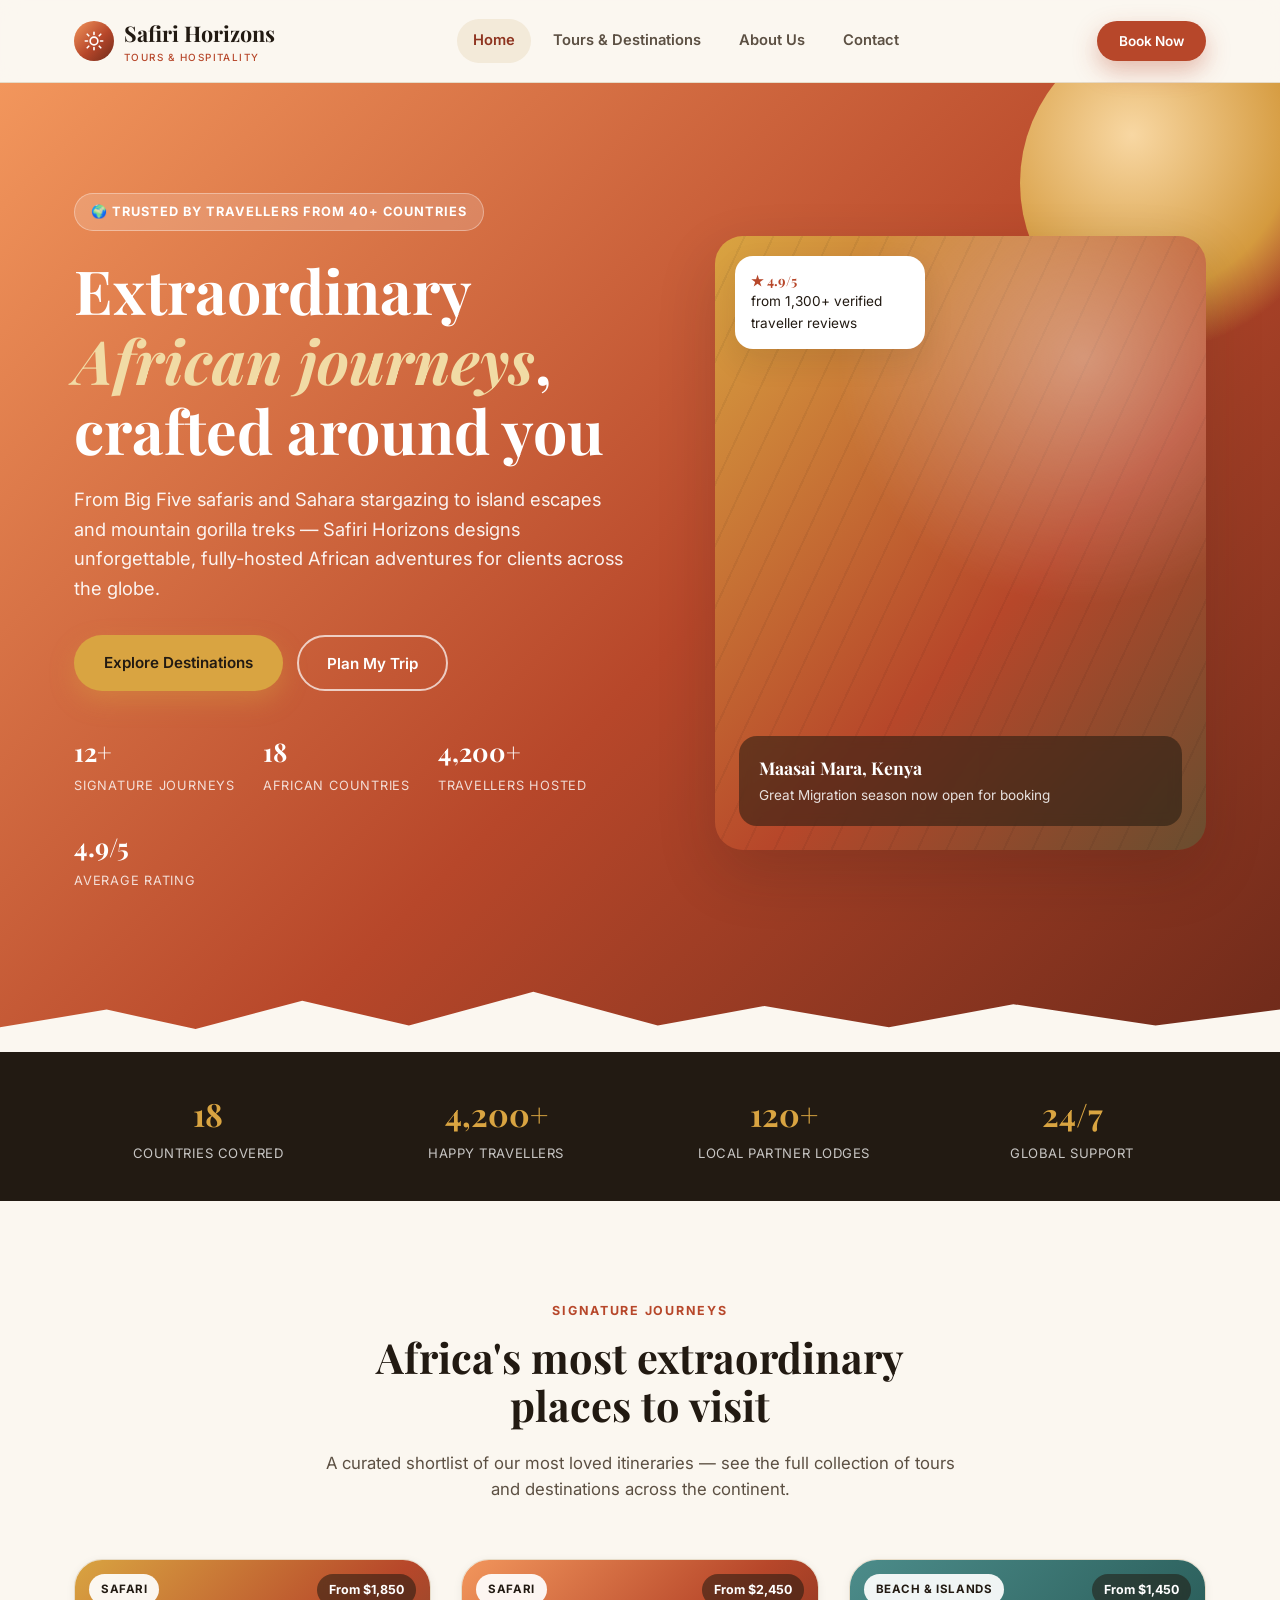
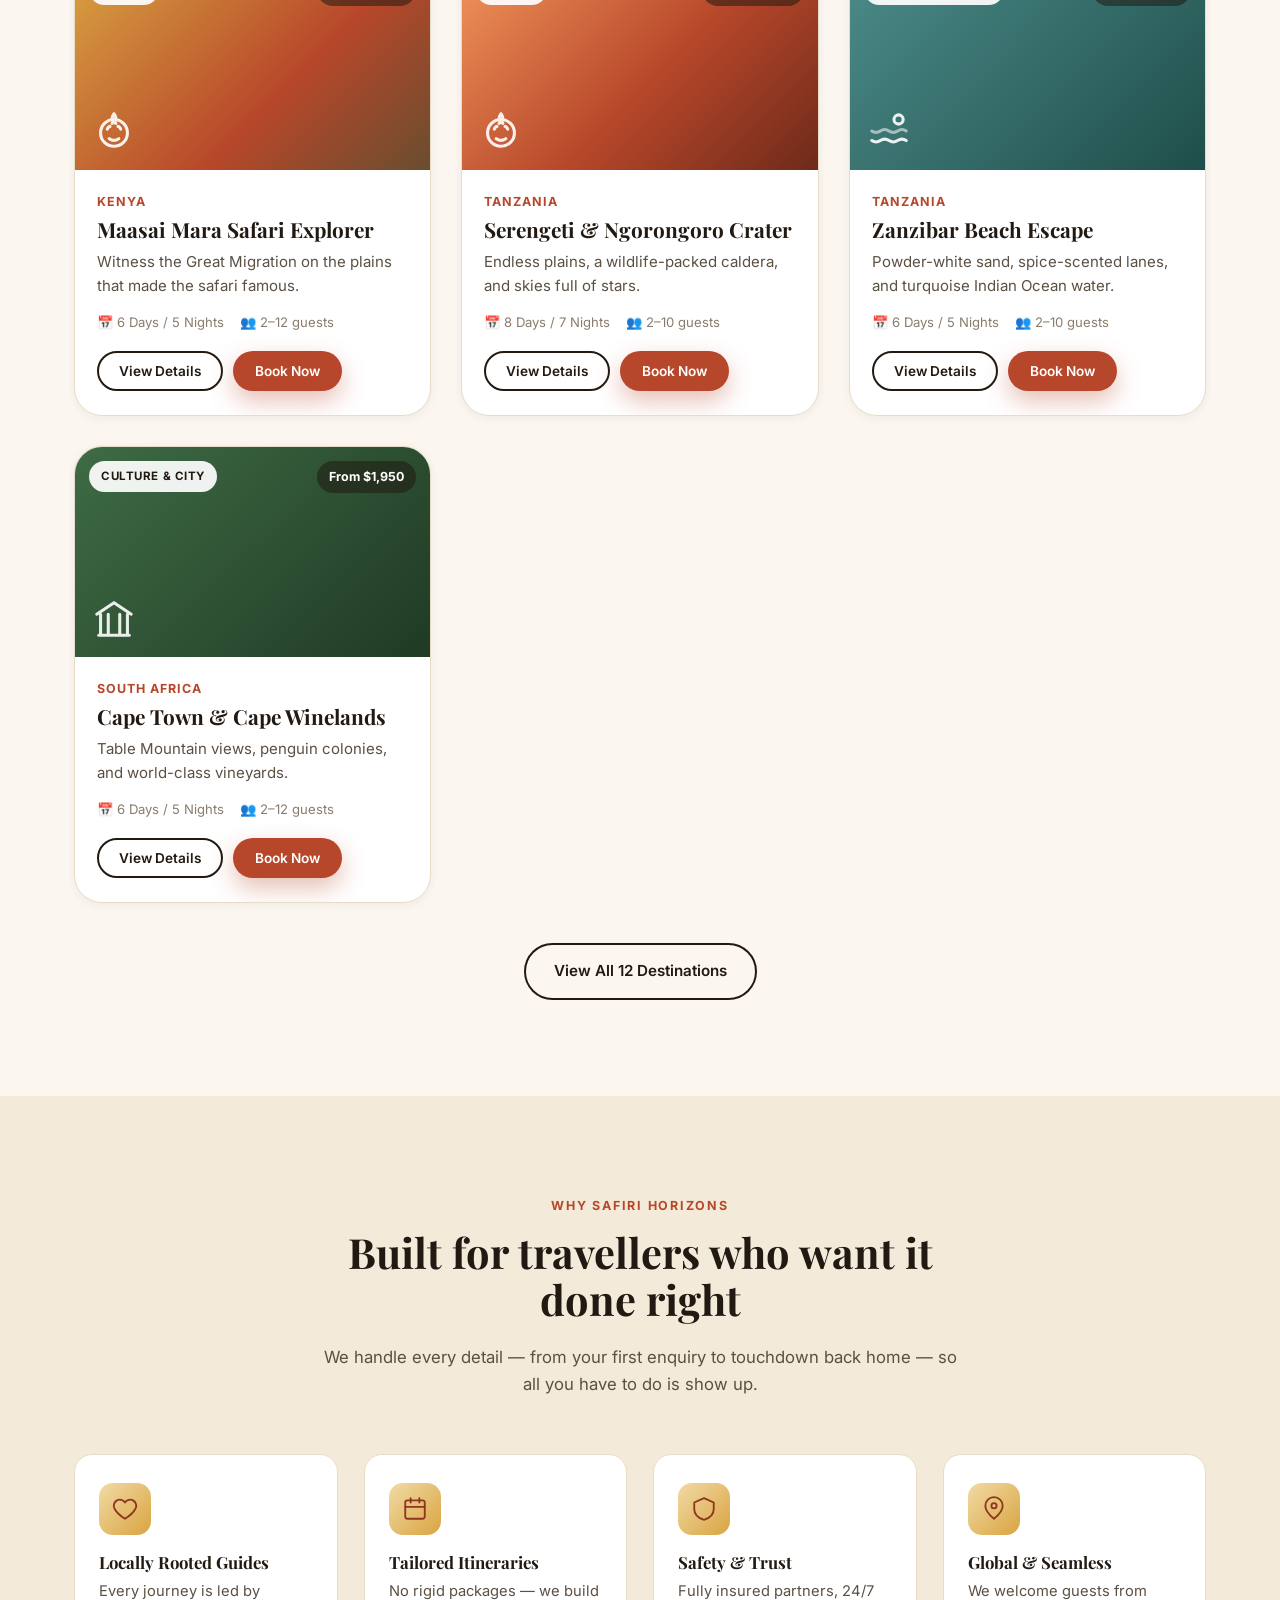
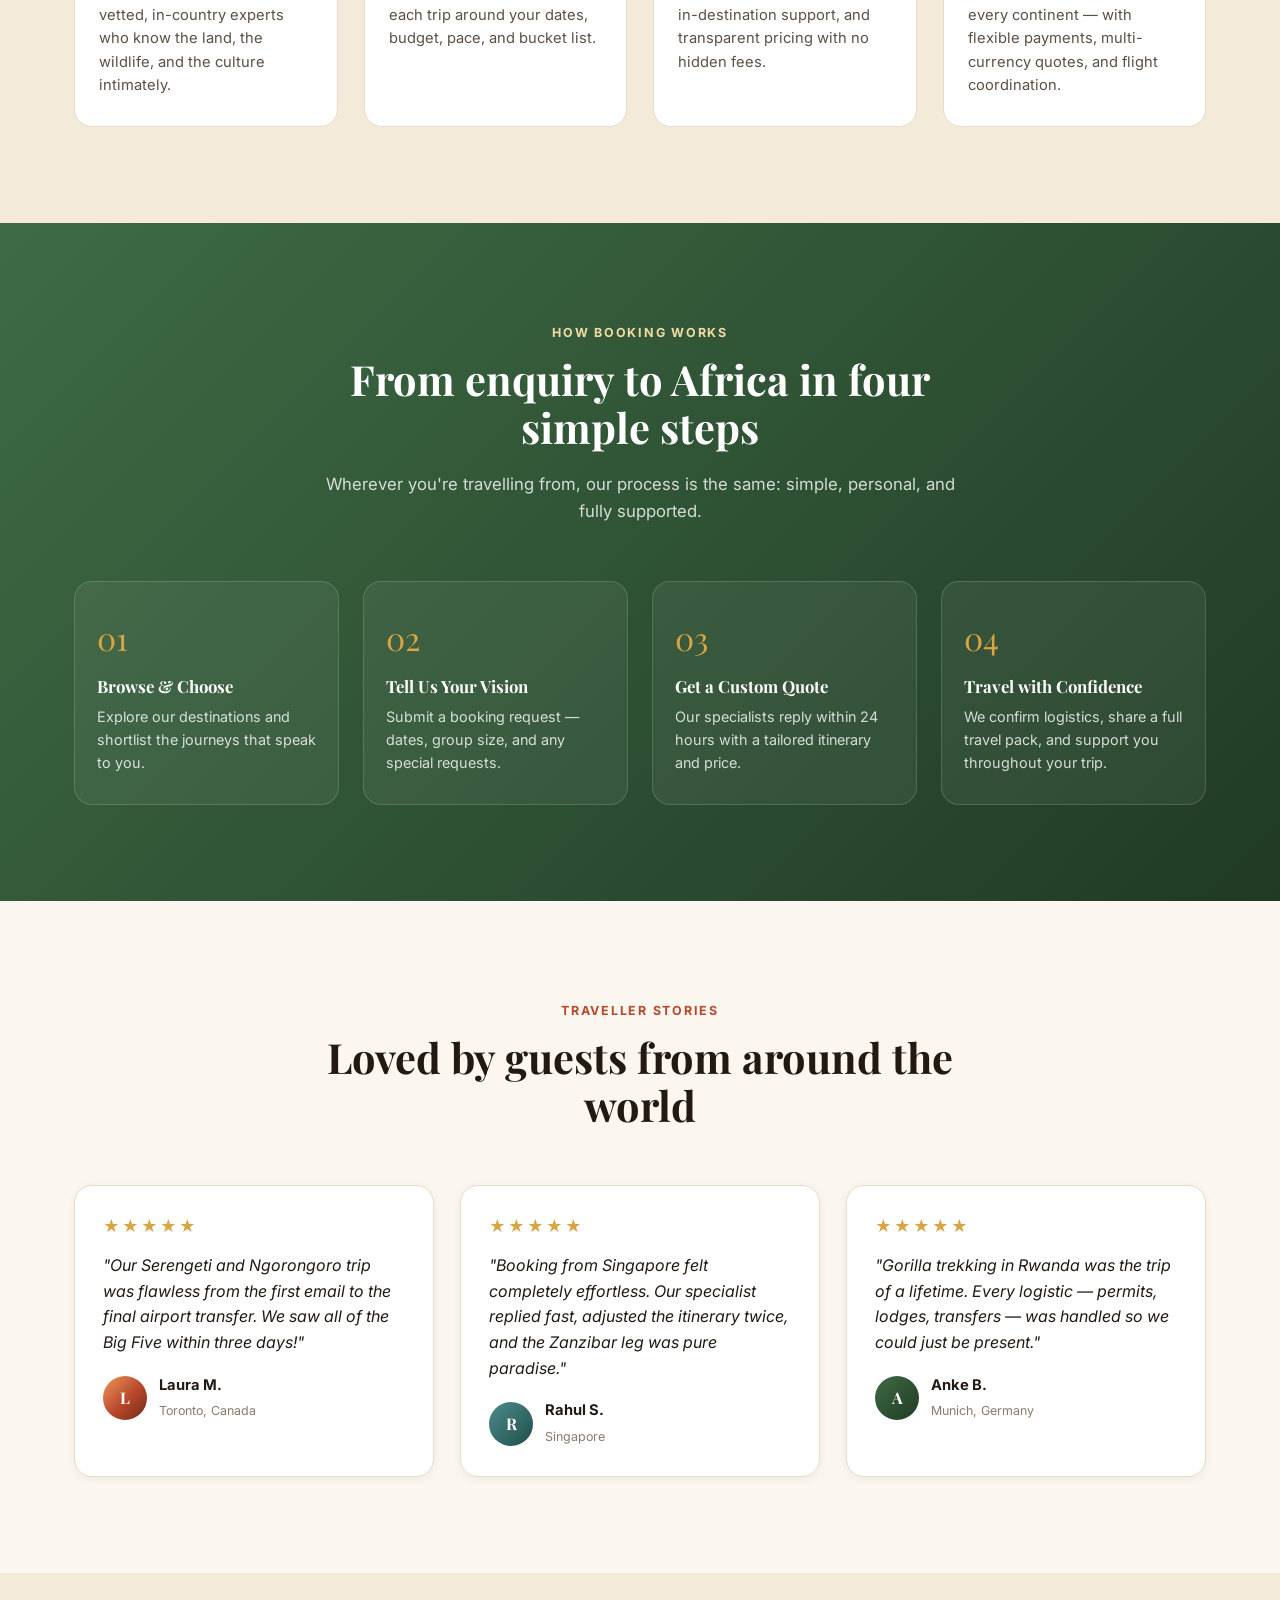
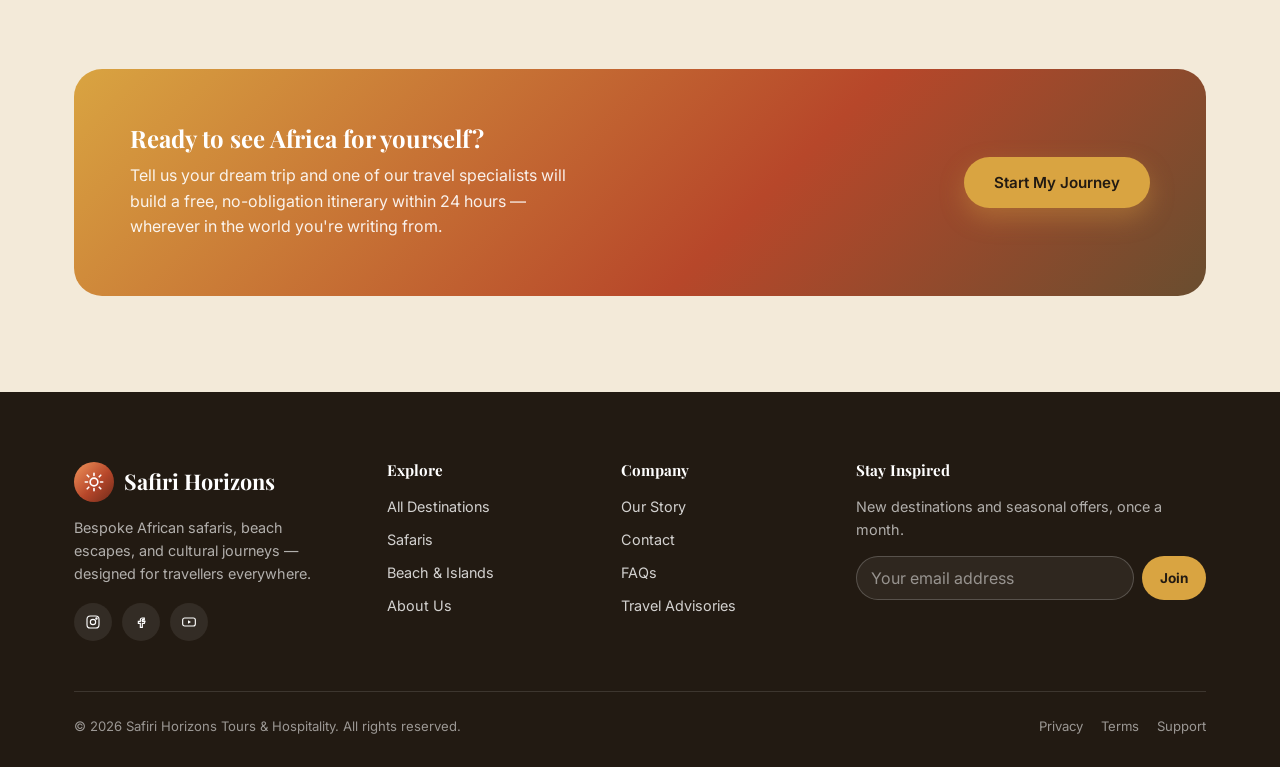
==== index.html @ d5311f16 "Build Safiri Horizons: a full tours & hospitality website Replace the placeholder portfolio page wit" ====
<!DOCTYPE html>
<html lang="en">
<head>
<meta charset="UTF-8">
<meta name="viewport" content="width=device-width, initial-scale=1.0">
<title>Safiri Horizons — Bespoke African Safaris, Beaches &amp; Journeys</title>
<meta name="description" content="Safiri Horizons designs bespoke tours across Africa — safaris, beaches, mountains and deserts — for travellers around the world. Get a free custom itinerary today.">
<meta name="theme-color" content="#B7472A">
<link rel="icon" href="data:image/svg+xml,%3Csvg xmlns='http://www.w3.org/2000/svg' viewBox='0 0 100 100'%3E%3Ccircle cx='50' cy='50' r='48' fill='%23B7472A'/%3E%3Ccircle cx='50' cy='50' r='24' fill='%23F1DBA5'/%3E%3C/svg%3E">
<link rel="preconnect" href="https://fonts.googleapis.com">
<link rel="preconnect" href="https://fonts.gstatic.com" crossorigin>
<link href="https://fonts.googleapis.com/css2?family=Playfair+Display:wght@600;700&family=Inter:wght@400;500;600;700&display=swap" rel="stylesheet">
<link rel="stylesheet" href="css/style.css">

<meta property="og:title" content="Safiri Horizons — Bespoke African Safaris &amp; Journeys">
<meta property="og:description" content="Handcrafted tours across Africa's greatest safaris, beaches, mountains and deserts. Booking is fast, friendly, and open to travellers worldwide.">
<meta property="og:type" content="website">

<script type="application/ld+json">
{
  "@context": "https://schema.org",
  "@type": "TravelAgency",
  "name": "Safiri Horizons",
  "description": "Bespoke tour operator specialising in African safaris, beach escapes, mountain treks and cultural journeys for a global clientele.",
  "areaServed": "Worldwide",
  "priceRange": "$$-$$$"
}
</script>
</head>
<body>

<header class="site-header">
  <div class="container">
    <a href="index.html" class="brand">
      <span class="brand-mark">
        <svg viewBox="0 0 24 24" fill="none" stroke="#fff" stroke-width="1.8" stroke-linecap="round" stroke-linejoin="round"><circle cx="12" cy="12" r="4.2"/><path d="M12 2.5v2.4M12 19.1v2.4M4.6 4.6l1.7 1.7M17.7 17.7l1.7 1.7M2.5 12h2.4M19.1 12h2.4M4.6 19.4l1.7-1.7M17.7 6.3l1.7-1.7"/></svg>
      </span>
      <span>Safiri Horizons<small>Tours &amp; Hospitality</small></span>
    </a>
    <nav class="main-nav" id="main-nav">
      <a href="index.html" class="active">Home</a>
      <a href="tours.html">Tours &amp; Destinations</a>
      <a href="about.html">About Us</a>
      <a href="contact.html">Contact</a>
    </nav>
    <div class="header-actions">
      <button type="button" class="btn btn-primary btn-sm js-book-now-generic">Book Now</button>
      <button type="button" class="nav-toggle" aria-label="Toggle navigation" aria-controls="main-nav"><span></span></button>
    </div>
  </div>
</header>

<main>

  <!-- ===================== HERO ===================== -->
  <section class="hero">
    <div class="hero-sun"></div>
    <div class="container">
      <div class="hero-copy">
        <span class="hero-kicker">🌍 Trusted by travellers from 40+ countries</span>
        <h1>Extraordinary <em>African journeys</em>, crafted around you</h1>
        <p class="hero-lead">From Big Five safaris and Sahara stargazing to island escapes and mountain gorilla treks — Safiri Horizons designs unforgettable, fully-hosted African adventures for clients across the globe.</p>
        <div class="hero-cta">
          <a href="tours.html" class="btn btn-accent">Explore Destinations</a>
          <button type="button" class="btn btn-outline-light js-book-now-generic">Plan My Trip</button>
        </div>
        <div class="hero-trust">
          <div><strong>12+</strong><span>Signature Journeys</span></div>
          <div><strong>18</strong><span>African Countries</span></div>
          <div><strong>4,200+</strong><span>Travellers Hosted</span></div>
          <div><strong>4.9/5</strong><span>Average Rating</span></div>
        </div>
      </div>
      <div class="hero-visual">
        <div class="hero-badge"><strong>★ 4.9/5</strong>from 1,300+ verified traveller reviews</div>
        <div class="hero-visual-card">
          <strong>Maasai Mara, Kenya</strong>
          <span>Great Migration season now open for booking</span>
        </div>
      </div>
    </div>
    <svg class="hero-skyline" viewBox="0 0 1440 90" preserveAspectRatio="none" xmlns="http://www.w3.org/2000/svg">
      <path fill="currentColor" d="M0 60 L120 40 L220 62 L340 30 L460 58 L600 20 L740 58 L860 36 L1000 60 L1140 34 L1300 58 L1440 40 L1440 90 L0 90 Z"></path>
    </svg>
  </section>

  <!-- ===================== STATS STRIP ===================== -->
  <div class="stats-strip">
    <div class="container">
      <div><strong>18</strong><span>Countries Covered</span></div>
      <div><strong>4,200+</strong><span>Happy Travellers</span></div>
      <div><strong>120+</strong><span>Local Partner Lodges</span></div>
      <div><strong>24/7</strong><span>Global Support</span></div>
    </div>
  </div>

  <!-- ===================== FEATURED TOURS ===================== -->
  <section class="section" id="destinations">
    <div class="container">
      <div class="section-head">
        <span class="kicker">Signature Journeys</span>
        <h2>Africa's most extraordinary places to visit</h2>
        <p>A curated shortlist of our most loved itineraries — see the full collection of tours and destinations across the continent.</p>
      </div>
      <div class="grid grid-3" id="featured-tours"><!-- injected by main.js --></div>
      <div style="text-align:center;margin-top:40px;">
        <a href="tours.html" class="btn btn-outline">View All 12 Destinations</a>
      </div>
    </div>
  </section>

  <!-- ===================== WHY CHOOSE US ===================== -->
  <section class="section section-alt">
    <div class="container">
      <div class="section-head">
        <span class="kicker">Why Safiri Horizons</span>
        <h2>Built for travellers who want it done right</h2>
        <p>We handle every detail — from your first enquiry to touchdown back home — so all you have to do is show up.</p>
      </div>
      <div class="feature-grid">
        <div class="feature-card reveal">
          <div class="feature-icon"><svg viewBox="0 0 24 24" fill="none" stroke="currentColor" stroke-width="1.7" stroke-linecap="round" stroke-linejoin="round"><path d="M12 21s-7-4.35-9.5-9A5.5 5.5 0 0 1 12 6a5.5 5.5 0 0 1 9.5 6c-2.5 4.65-9.5 9-9.5 9Z"/></svg></div>
          <h3>Locally Rooted Guides</h3>
          <p>Every journey is led by vetted, in-country experts who know the land, the wildlife, and the culture intimately.</p>
        </div>
        <div class="feature-card reveal">
          <div class="feature-icon"><svg viewBox="0 0 24 24" fill="none" stroke="currentColor" stroke-width="1.7" stroke-linecap="round" stroke-linejoin="round"><rect x="3" y="4" width="18" height="17" rx="2"/><path d="M8 2v4M16 2v4M3 10h18"/></svg></div>
          <h3>Tailored Itineraries</h3>
          <p>No rigid packages — we build each trip around your dates, budget, pace, and bucket list.</p>
        </div>
        <div class="feature-card reveal">
          <div class="feature-icon"><svg viewBox="0 0 24 24" fill="none" stroke="currentColor" stroke-width="1.7" stroke-linecap="round" stroke-linejoin="round"><path d="M12 2 3 6v6c0 5 4 8.5 9 10 5-1.5 9-5 9-10V6l-9-4Z"/></svg></div>
          <h3>Safety &amp; Trust</h3>
          <p>Fully insured partners, 24/7 in-destination support, and transparent pricing with no hidden fees.</p>
        </div>
        <div class="feature-card reveal">
          <div class="feature-icon"><svg viewBox="0 0 24 24" fill="none" stroke="currentColor" stroke-width="1.7" stroke-linecap="round" stroke-linejoin="round"><path d="M12 21c4.97-4 8-8.13 8-12A8 8 0 0 0 4 9c0 3.87 3.03 8 8 12Z"/><circle cx="12" cy="9" r="2.4"/></svg></div>
          <h3>Global &amp; Seamless</h3>
          <p>We welcome guests from every continent — with flexible payments, multi-currency quotes, and flight coordination.</p>
        </div>
      </div>
    </div>
  </section>

  <!-- ===================== HOW IT WORKS ===================== -->
  <section class="section section-dark">
    <div class="container">
      <div class="section-head">
        <span class="kicker">How Booking Works</span>
        <h2>From enquiry to Africa in four simple steps</h2>
        <p>Wherever you're travelling from, our process is the same: simple, personal, and fully supported.</p>
      </div>
      <div class="steps">
        <div class="step reveal"><h3>Browse &amp; Choose</h3><p>Explore our destinations and shortlist the journeys that speak to you.</p></div>
        <div class="step reveal"><h3>Tell Us Your Vision</h3><p>Submit a booking request — dates, group size, and any special requests.</p></div>
        <div class="step reveal"><h3>Get a Custom Quote</h3><p>Our specialists reply within 24 hours with a tailored itinerary and price.</p></div>
        <div class="step reveal"><h3>Travel with Confidence</h3><p>We confirm logistics, share a full travel pack, and support you throughout your trip.</p></div>
      </div>
    </div>
  </section>

  <!-- ===================== TESTIMONIALS ===================== -->
  <section class="section">
    <div class="container">
      <div class="section-head">
        <span class="kicker">Traveller Stories</span>
        <h2>Loved by guests from around the world</h2>
      </div>
      <div class="testimonial-grid">
        <div class="testimonial-card reveal">
          <div class="stars">★★★★★</div>
          <p>"Our Serengeti and Ngorongoro trip was flawless from the first email to the final airport transfer. We saw all of the Big Five within three days!"</p>
          <div class="testimonial-person">
            <div class="avatar-dot g-sunset">L</div>
            <div><strong>Laura M.</strong><span>Toronto, Canada</span></div>
          </div>
        </div>
        <div class="testimonial-card reveal">
          <div class="stars">★★★★★</div>
          <p>"Booking from Singapore felt completely effortless. Our specialist replied fast, adjusted the itinerary twice, and the Zanzibar leg was pure paradise."</p>
          <div class="testimonial-person">
            <div class="avatar-dot g-ocean">R</div>
            <div><strong>Rahul S.</strong><span>Singapore</span></div>
          </div>
        </div>
        <div class="testimonial-card reveal">
          <div class="stars">★★★★★</div>
          <p>"Gorilla trekking in Rwanda was the trip of a lifetime. Every logistic — permits, lodges, transfers — was handled so we could just be present."</p>
          <div class="testimonial-person">
            <div class="avatar-dot g-forest">A</div>
            <div><strong>Anke B.</strong><span>Munich, Germany</span></div>
          </div>
        </div>
      </div>
    </div>
  </section>

  <!-- ===================== CTA ===================== -->
  <section class="section section-alt">
    <div class="container">
      <div class="cta-banner reveal">
        <div>
          <h2>Ready to see Africa for yourself?</h2>
          <p>Tell us your dream trip and one of our travel specialists will build a free, no-obligation itinerary within 24 hours — wherever in the world you're writing from.</p>
        </div>
        <button type="button" class="btn btn-accent js-book-now-generic">Start My Journey</button>
      </div>
    </div>
  </section>

</main>

<!-- ===================== FOOTER ===================== -->
<footer class="site-footer">
  <div class="container">
    <div class="footer-grid">
      <div class="footer-brand">
        <a href="index.html" class="brand" style="color:#fff;margin-bottom:14px;display:inline-flex;">
          <span class="brand-mark">
            <svg viewBox="0 0 24 24" fill="none" stroke="#fff" stroke-width="1.8" stroke-linecap="round" stroke-linejoin="round"><circle cx="12" cy="12" r="4.2"/><path d="M12 2.5v2.4M12 19.1v2.4M4.6 4.6l1.7 1.7M17.7 17.7l1.7 1.7M2.5 12h2.4M19.1 12h2.4M4.6 19.4l1.7-1.7M17.7 6.3l1.7-1.7"/></svg>
          </span>
          <span>Safiri Horizons</span>
        </a>
        <p>Bespoke African safaris, beach escapes, and cultural journeys — designed for travellers everywhere.</p>
        <div class="social-row">
          <a href="#" aria-label="Instagram"><svg viewBox="0 0 24 24" fill="none" stroke="#fff" stroke-width="1.7"><rect x="3" y="3" width="18" height="18" rx="5"/><circle cx="12" cy="12" r="4"/><circle cx="17.2" cy="6.8" r="1"/></svg></a>
          <a href="#" aria-label="Facebook"><svg viewBox="0 0 24 24" fill="none" stroke="#fff" stroke-width="1.7"><path d="M14 9h3V6h-3a3 3 0 0 0-3 3v2H8v3h3v6h3v-6h3l1-3h-4V9a1 1 0 0 1 1-1Z"/></svg></a>
          <a href="#" aria-label="YouTube"><svg viewBox="0 0 24 24" fill="none" stroke="#fff" stroke-width="1.7"><rect x="2.5" y="6" width="19" height="12" rx="3"/><path d="M10.5 9.5v5l4.5-2.5Z" fill="#fff" stroke="none"/></svg></a>
        </div>
      </div>
      <div>
        <h4>Explore</h4>
        <ul>
          <li><a href="tours.html">All Destinations</a></li>
          <li><a href="tours.html#tour-grid">Safaris</a></li>
          <li><a href="tours.html#tour-grid">Beach &amp; Islands</a></li>
          <li><a href="about.html">About Us</a></li>
        </ul>
      </div>
      <div>
        <h4>Company</h4>
        <ul>
          <li><a href="about.html">Our Story</a></li>
          <li><a href="contact.html">Contact</a></li>
          <li><a href="contact.html#faq">FAQs</a></li>
          <li><a href="contact.html">Travel Advisories</a></li>
        </ul>
      </div>
      <div>
        <h4>Stay Inspired</h4>
        <p style="font-size:0.9rem;color:rgba(255,255,255,0.65);">New destinations and seasonal offers, once a month.</p>
        <form class="newsletter-form" id="newsletter-form">
          <label for="newsletter-email" class="visually-hidden">Email address</label>
          <input id="newsletter-email" type="email" required placeholder="Your email address">
          <button type="submit" class="btn-sm">Join</button>
        </form>
      </div>
    </div>
    <div class="footer-bottom">
      <span>© <span id="year"></span> Safiri Horizons Tours &amp; Hospitality. All rights reserved.</span>
      <div class="footer-bottom-links">
        <a href="contact.html">Privacy</a>
        <a href="contact.html">Terms</a>
        <a href="contact.html">Support</a>
      </div>
    </div>
  </div>
</footer>

<div class="toast" id="toast"></div>

<!-- ===================== BOOKING / DETAIL MODAL ===================== -->
<div class="modal-overlay" id="booking-modal">
  <div class="modal-panel" role="dialog" aria-modal="true" aria-labelledby="modal-title-text">
    <button type="button" class="modal-close js-close-modal" aria-label="Close">✕</button>
    <div class="modal-header">
      <span class="kicker">Safiri Horizons</span>
      <h3 id="modal-title-text">Request This Journey</h3>
    </div>

    <div id="modal-detail" style="display:none;"></div>

    <div id="modal-form-pane">
      <form id="booking-form" novalidate>
        <div class="form-grid">
          <div class="field">
            <label for="booking-name">Full Name <span class="req">*</span></label>
            <input id="booking-name" name="name" type="text" required autocomplete="name">
          </div>
          <div class="field">
            <label for="booking-email">Email Address <span class="req">*</span></label>
            <input id="booking-email" name="email" type="email" required autocomplete="email">
          </div>
          <div class="field">
            <label for="booking-phone">Phone / WhatsApp</label>
            <input id="booking-phone" name="phone" type="tel" placeholder="+1 555 123 4567">
          </div>
          <div class="field">
            <label for="booking-country">Country of Residence <span class="req">*</span></label>
            <input id="booking-country" name="country" type="text" required autocomplete="country-name">
          </div>
          <div class="field full">
            <label for="booking-destination">Destination <span class="req">*</span></label>
            <select id="booking-destination" name="destination" required>
              <option value="" disabled selected>Select a destination</option>
            </select>
          </div>
          <div class="field">
            <label for="booking-travelers">Number of Travellers <span class="req">*</span></label>
            <input id="booking-travelers" name="travelers" type="number" min="1" max="20" value="2" required>
          </div>
          <div class="field">
            <label for="booking-month">Preferred Travel Month</label>
            <select id="booking-month" name="month">
              <option value="">Flexible / Not sure</option>
              <option>January</option><option>February</option><option>March</option>
              <option>April</option><option>May</option><option>June</option>
              <option>July</option><option>August</option><option>September</option>
              <option>October</option><option>November</option><option>December</option>
            </select>
          </div>
          <div class="field full">
            <label for="booking-budget">Approximate Budget (per person)</label>
            <select id="booking-budget" name="budget">
              <option value="">Prefer not to say</option>
              <option>Under $1,500</option>
              <option>$1,500 – $2,500</option>
              <option>$2,500 – $4,000</option>
              <option>$4,000+</option>
            </select>
          </div>
          <div class="field full">
            <label for="booking-message">Tell us more (dietary needs, special occasions, accessibility, etc.)</label>
            <textarea id="booking-message" name="message" rows="3"></textarea>
          </div>
        </div>
        <button type="submit" class="btn btn-primary btn-block">Submit Booking Request</button>
        <p class="form-note">We'll open your email app with this request pre-filled to <strong>bookings@safirihorizons.com</strong> — or reply within 24 hours if you email us directly.</p>
      </form>
    </div>

    <div class="form-success" id="modal-success">
      <div class="icon-ok"><svg viewBox="0 0 24 24" fill="none" stroke="currentColor" stroke-width="2.2" stroke-linecap="round" stroke-linejoin="round"><path d="M5 12l5 5L20 7"/></svg></div>
      <h3>Request Received!</h3>
      <p>Thank you for your interest in <strong id="success-destination"></strong>. Your reference number is:</p>
      <span class="ref-code" id="success-ref"></span>
      <p>A Safiri Horizons travel specialist will reach out within 24 hours. If your email app didn't open automatically, use the button below.</p>
      <div class="tour-actions" style="justify-content:center;">
        <a href="#" id="success-mailto" class="btn btn-outline">Email Us Directly</a>
        <button type="button" class="btn btn-primary js-close-modal">Done</button>
      </div>
    </div>
  </div>
</div>

<script src="js/main.js"></script>
</body>
</html>
---- css/style.css ----
/* ==========================================================================
   Safiri Horizons — Tours & Hospitality
   Stylesheet
   ========================================================================== */

:root {
  --color-bg: #FBF7F0;
  --color-bg-alt: #F3EAD9;
  --color-card: #FFFFFF;
  --color-ink: #221A12;
  --color-ink-soft: #5C5043;
  --color-ink-faint: #8A7C6C;
  --color-primary: #B7472A;
  --color-primary-dark: #8F3520;
  --color-primary-light: #E7C7BB;
  --color-secondary: #2F5233;
  --color-secondary-dark: #203A24;
  --color-accent: #D9A441;
  --color-accent-light: #F1DBA5;
  --color-sunset: #F2965C;
  --color-white: #FFFFFF;
  --color-border: #E7DCC8;

  --gradient-sunset: linear-gradient(135deg, #F2965C 0%, #B7472A 55%, #6E2A1A 100%);
  --gradient-savanna: linear-gradient(135deg, #D9A441 0%, #B7472A 60%, #2F5233 130%);
  --gradient-forest: linear-gradient(135deg, #3E6B45 0%, #203A24 100%);
  --gradient-gold: linear-gradient(135deg, #F1DBA5 0%, #D9A441 100%);
  --gradient-ocean: linear-gradient(135deg, #4C8C8A 0%, #1F4E4A 100%);
  --gradient-dune: linear-gradient(135deg, #E7C27A 0%, #B7472A 100%);

  --font-display: "Playfair Display", Georgia, "Times New Roman", serif;
  --font-body: "Inter", -apple-system, BlinkMacSystemFont, "Segoe UI", sans-serif;

  --radius-sm: 10px;
  --radius-md: 18px;
  --radius-lg: 28px;
  --radius-pill: 999px;

  --shadow-sm: 0 2px 10px rgba(34, 26, 18, 0.06);
  --shadow-md: 0 12px 30px rgba(34, 26, 18, 0.10);
  --shadow-lg: 0 24px 60px rgba(34, 26, 18, 0.16);

  --container: 1180px;
}

* { box-sizing: border-box; }
html { scroll-behavior: smooth; }

body {
  margin: 0;
  font-family: var(--font-body);
  color: var(--color-ink);
  background: var(--color-bg);
  line-height: 1.6;
  -webkit-font-smoothing: antialiased;
}

img { max-width: 100%; display: block; }
a { color: inherit; text-decoration: none; }
ul { list-style: none; margin: 0; padding: 0; }
button { font-family: inherit; cursor: pointer; }
input, select, textarea { font-family: inherit; font-size: 1rem; }

h1, h2, h3, h4 {
  font-family: var(--font-display);
  color: var(--color-ink);
  margin: 0 0 0.5em;
  line-height: 1.15;
  font-weight: 700;
}

p { margin: 0 0 1em; color: var(--color-ink-soft); }

.container {
  width: 100%;
  max-width: var(--container);
  margin: 0 auto;
  padding: 0 24px;
}

.visually-hidden {
  position: absolute !important;
  width: 1px; height: 1px;
  overflow: hidden;
  clip: rect(0 0 0 0);
  white-space: nowrap;
}

/* ---------- Buttons ---------- */
.btn {
  display: inline-flex;
  align-items: center;
  justify-content: center;
  gap: 8px;
  padding: 14px 28px;
  border-radius: var(--radius-pill);
  font-weight: 600;
  font-size: 0.95rem;
  border: 2px solid transparent;
  transition: transform 0.2s ease, box-shadow 0.2s ease, background 0.2s ease, color 0.2s ease;
  white-space: nowrap;
}
.btn:active { transform: translateY(1px); }

.btn-primary {
  background: var(--color-primary);
  color: var(--color-white);
  box-shadow: 0 10px 24px rgba(183, 71, 42, 0.35);
}
.btn-primary:hover { background: var(--color-primary-dark); box-shadow: 0 14px 30px rgba(183, 71, 42, 0.45); transform: translateY(-2px); }

.btn-accent {
  background: var(--color-accent);
  color: var(--color-ink);
  box-shadow: 0 10px 24px rgba(217, 164, 65, 0.35);
}
.btn-accent:hover { background: #c8932f; transform: translateY(-2px); }

.btn-outline {
  background: transparent;
  border-color: currentColor;
  color: var(--color-ink);
}
.btn-outline:hover { background: var(--color-ink); color: var(--color-white); }

.btn-outline-light {
  background: transparent;
  border-color: rgba(255,255,255,0.7);
  color: var(--color-white);
}
.btn-outline-light:hover { background: var(--color-white); color: var(--color-ink); }

.btn-sm { padding: 10px 20px; font-size: 0.85rem; }
.btn-block { width: 100%; }

/* ---------- Header ---------- */
.site-header {
  position: sticky;
  top: 0;
  z-index: 200;
  background: rgba(251, 247, 240, 0.9);
  backdrop-filter: blur(10px);
  border-bottom: 1px solid var(--color-border);
}
.site-header .container {
  display: flex;
  align-items: center;
  justify-content: space-between;
  height: 82px;
}

.brand {
  display: flex;
  align-items: center;
  gap: 10px;
  font-family: var(--font-display);
  font-weight: 700;
  font-size: 1.35rem;
  color: var(--color-ink);
}
.brand-mark {
  width: 40px; height: 40px;
  border-radius: 50%;
  background: var(--gradient-sunset);
  display: flex; align-items: center; justify-content: center;
  flex-shrink: 0;
}
.brand-mark svg { width: 22px; height: 22px; }
.brand span small {
  display: block;
  font-family: var(--font-body);
  font-weight: 500;
  font-size: 0.62rem;
  letter-spacing: 0.14em;
  text-transform: uppercase;
  color: var(--color-primary);
}

.main-nav {
  display: flex;
  align-items: center;
  gap: 6px;
}
.main-nav a {
  padding: 10px 16px;
  border-radius: var(--radius-pill);
  font-weight: 600;
  font-size: 0.92rem;
  color: var(--color-ink-soft);
  transition: background 0.2s, color 0.2s;
}
.main-nav a:hover,
.main-nav a.active {
  background: var(--color-bg-alt);
  color: var(--color-primary-dark);
}

.header-actions { display: flex; align-items: center; gap: 12px; }

.nav-toggle {
  display: none;
  background: none;
  border: none;
  width: 44px; height: 44px;
  border-radius: 10px;
  align-items: center;
  justify-content: center;
}
.nav-toggle:hover { background: var(--color-bg-alt); }
.nav-toggle span,
.nav-toggle span::before,
.nav-toggle span::after {
  content: "";
  display: block;
  width: 22px;
  height: 2px;
  background: var(--color-ink);
  position: relative;
  transition: 0.2s;
}
.nav-toggle span::before { position: absolute; top: -7px; }
.nav-toggle span::after { position: absolute; top: 7px; }

/* ---------- Hero ---------- */
.hero {
  position: relative;
  overflow: hidden;
  background: var(--gradient-sunset);
  color: var(--color-white);
  padding: 110px 0 160px;
}
.hero-sun {
  position: absolute;
  top: -60px; right: -60px;
  width: 320px; height: 320px;
  border-radius: 50%;
  background: radial-gradient(circle at 35% 35%, #FFE7B0, #D9A441 55%, rgba(217,164,65,0) 75%);
  opacity: 0.9;
}
.hero-skyline {
  position: absolute;
  left: 0; right: 0; bottom: -2px;
  width: 100%; height: auto;
  color: var(--color-bg);
}
.hero .container {
  position: relative;
  z-index: 2;
  display: grid;
  grid-template-columns: 1.1fr 0.9fr;
  gap: 40px;
  align-items: center;
}
.hero-kicker {
  display: inline-flex;
  align-items: center;
  gap: 8px;
  background: rgba(255,255,255,0.16);
  border: 1px solid rgba(255,255,255,0.35);
  padding: 8px 16px;
  border-radius: var(--radius-pill);
  font-size: 0.8rem;
  font-weight: 700;
  letter-spacing: 0.08em;
  text-transform: uppercase;
  margin-bottom: 24px;
}
.hero h1 {
  color: var(--color-white);
  font-size: clamp(2.4rem, 5vw, 3.8rem);
  margin-bottom: 20px;
}
.hero h1 em {
  font-style: italic;
  color: var(--color-accent-light);
}
.hero-lead {
  color: rgba(255,255,255,0.92);
  font-size: 1.15rem;
  max-width: 46ch;
  margin-bottom: 32px;
}
.hero-cta { display: flex; flex-wrap: wrap; gap: 14px; margin-bottom: 40px; }

.hero-trust {
  display: flex;
  flex-wrap: wrap;
  gap: 28px;
}
.hero-trust div strong {
  display: block;
  font-family: var(--font-display);
  font-size: 1.6rem;
}
.hero-trust div span {
  font-size: 0.8rem;
  text-transform: uppercase;
  letter-spacing: 0.06em;
  color: rgba(255,255,255,0.8);
}

.hero-visual {
  position: relative;
  aspect-ratio: 4/5;
  border-radius: var(--radius-lg);
  background: var(--gradient-savanna);
  box-shadow: var(--shadow-lg);
  overflow: hidden;
  display: flex;
  align-items: flex-end;
  padding: 24px;
}
.hero-visual::before {
  content: "";
  position: absolute; inset: 0;
  background:
    radial-gradient(circle at 75% 20%, rgba(255,255,255,0.35), transparent 40%),
    repeating-linear-gradient(115deg, rgba(0,0,0,0.05) 0 2px, transparent 2px 26px);
}
.hero-visual-card {
  position: relative;
  z-index: 2;
  background: rgba(34,26,18,0.55);
  backdrop-filter: blur(6px);
  color: var(--color-white);
  border-radius: var(--radius-md);
  padding: 18px 20px;
  width: 100%;
}
.hero-visual-card strong { display: block; font-family: var(--font-display); font-size: 1.1rem; }
.hero-visual-card span { font-size: 0.85rem; color: rgba(255,255,255,0.85); }
.hero-badge {
  position: absolute;
  top: 20px; left: 20px;
  z-index: 2;
  background: var(--color-white);
  color: var(--color-ink);
  border-radius: var(--radius-md);
  padding: 14px 16px;
  box-shadow: var(--shadow-md);
  font-size: 0.85rem;
  max-width: 190px;
}
.hero-badge strong { display: block; font-family: var(--font-display); color: var(--color-primary); }

/* ---------- Section basics ---------- */
.section { padding: 96px 0; }
.section-alt { background: var(--color-bg-alt); }
.section-dark {
  background: var(--gradient-forest);
  color: var(--color-white);
}
.section-dark h2, .section-dark h3 { color: var(--color-white); }
.section-dark p { color: rgba(255,255,255,0.8); }

.section-head {
  max-width: 640px;
  margin: 0 auto 56px;
  text-align: center;
}
.kicker {
  display: inline-block;
  font-weight: 700;
  font-size: 0.78rem;
  letter-spacing: 0.14em;
  text-transform: uppercase;
  color: var(--color-primary);
  margin-bottom: 12px;
}
.section-dark .kicker { color: var(--color-accent-light); }
.section-head h2 { font-size: clamp(1.8rem, 3.4vw, 2.6rem); }
.section-head p { font-size: 1.05rem; }

/* ---------- Stats strip ---------- */
.stats-strip {
  background: var(--color-ink);
  color: var(--color-white);
  padding: 36px 0;
}
.stats-strip .container {
  display: grid;
  grid-template-columns: repeat(4, 1fr);
  gap: 20px;
  text-align: center;
}
.stats-strip strong {
  display: block;
  font-family: var(--font-display);
  font-size: 2rem;
  color: var(--color-accent);
}
.stats-strip span {
  font-size: 0.82rem;
  letter-spacing: 0.04em;
  text-transform: uppercase;
  color: rgba(255,255,255,0.75);
}

/* ---------- Destination / tour cards ---------- */
.grid {
  display: grid;
  gap: 30px;
}
.grid-3 { grid-template-columns: repeat(3, 1fr); }
.grid-2 { grid-template-columns: repeat(2, 1fr); }

.tour-card {
  background: var(--color-card);
  border-radius: var(--radius-lg);
  overflow: hidden;
  box-shadow: var(--shadow-sm);
  transition: transform 0.25s ease, box-shadow 0.25s ease;
  display: flex;
  flex-direction: column;
  border: 1px solid var(--color-border);
}
.tour-card:hover { transform: translateY(-6px); box-shadow: var(--shadow-lg); }

.tour-media {
  position: relative;
  height: 210px;
  display: flex;
  align-items: flex-end;
  padding: 16px;
  color: var(--color-white);
}
.tour-media svg { width: 46px; height: 46px; opacity: 0.9; }
.tour-media-top {
  position: absolute;
  top: 14px; left: 14px; right: 14px;
  display: flex;
  justify-content: space-between;
  align-items: flex-start;
}
.tag-pill {
  background: rgba(255,255,255,0.92);
  color: var(--color-ink);
  font-size: 0.72rem;
  font-weight: 700;
  text-transform: uppercase;
  letter-spacing: 0.05em;
  padding: 6px 12px;
  border-radius: var(--radius-pill);
}
.price-pill {
  background: rgba(34,26,18,0.55);
  backdrop-filter: blur(4px);
  color: var(--color-white);
  font-size: 0.78rem;
  font-weight: 700;
  padding: 6px 12px;
  border-radius: var(--radius-pill);
}

.tour-body { padding: 22px 22px 24px; flex: 1; display: flex; flex-direction: column; }
.tour-country {
  font-size: 0.78rem;
  font-weight: 700;
  letter-spacing: 0.08em;
  text-transform: uppercase;
  color: var(--color-primary);
  margin-bottom: 6px;
}
.tour-body h3 { font-size: 1.3rem; margin-bottom: 8px; }
.tour-body p { font-size: 0.94rem; margin-bottom: 14px; }

.tour-meta {
  display: flex;
  gap: 16px;
  font-size: 0.82rem;
  color: var(--color-ink-faint);
  margin-bottom: 18px;
  flex-wrap: wrap;
}
.tour-meta span { display: inline-flex; align-items: center; gap: 6px; }
.tour-meta svg { width: 15px; height: 15px; }

.tour-actions {
  margin-top: auto;
  display: flex;
  gap: 10px;
}

/* gradient variants for media backgrounds */
.g-sunset { background: var(--gradient-sunset); }
.g-savanna { background: var(--gradient-savanna); }
.g-forest { background: var(--gradient-forest); }
.g-gold { background: var(--gradient-gold); color: var(--color-ink); }
.g-ocean { background: var(--gradient-ocean); }
.g-dune { background: var(--gradient-dune); }

/* ---------- Filters ---------- */
.filter-bar {
  display: flex;
  flex-wrap: wrap;
  gap: 10px;
  justify-content: center;
  margin-bottom: 44px;
}
.filter-btn {
  background: var(--color-card);
  border: 1px solid var(--color-border);
  padding: 10px 20px;
  border-radius: var(--radius-pill);
  font-weight: 600;
  font-size: 0.88rem;
  color: var(--color-ink-soft);
  transition: 0.2s;
}
.filter-btn:hover { border-color: var(--color-primary); color: var(--color-primary); }
.filter-btn.active { background: var(--color-primary); border-color: var(--color-primary); color: var(--color-white); }

.search-row {
  max-width: 480px;
  margin: 0 auto 32px;
  position: relative;
}
.search-row input {
  width: 100%;
  padding: 14px 18px 14px 46px;
  border-radius: var(--radius-pill);
  border: 1px solid var(--color-border);
  background: var(--color-card);
}
.search-row svg {
  position: absolute; left: 18px; top: 50%; transform: translateY(-50%);
  width: 18px; height: 18px; color: var(--color-ink-faint);
}

.empty-state {
  text-align: center;
  padding: 60px 20px;
  color: var(--color-ink-faint);
  display: none;
}
.empty-state.show { display: block; }

/* ---------- Why us / features ---------- */
.feature-grid {
  display: grid;
  grid-template-columns: repeat(4, 1fr);
  gap: 26px;
}
.feature-card {
  background: var(--color-card);
  border-radius: var(--radius-md);
  padding: 28px 24px;
  border: 1px solid var(--color-border);
}
.feature-icon {
  width: 52px; height: 52px;
  border-radius: 14px;
  background: var(--gradient-gold);
  display: flex; align-items: center; justify-content: center;
  margin-bottom: 18px;
}
.feature-icon svg { width: 26px; height: 26px; color: var(--color-primary-dark); }
.feature-card h3 { font-size: 1.05rem; margin-bottom: 8px; }
.feature-card p { font-size: 0.92rem; margin: 0; }

/* ---------- Process steps ---------- */
.steps {
  display: grid;
  grid-template-columns: repeat(4, 1fr);
  gap: 24px;
  counter-reset: step;
}
.step {
  position: relative;
  padding: 30px 22px;
  border-radius: var(--radius-md);
  background: rgba(255,255,255,0.06);
  border: 1px solid rgba(255,255,255,0.15);
}
.step::before {
  counter-increment: step;
  content: counter(step, decimal-leading-zero);
  font-family: var(--font-display);
  font-size: 2rem;
  color: var(--color-accent);
  display: block;
  margin-bottom: 14px;
}
.step h3 { font-size: 1.05rem; }
.step p { font-size: 0.9rem; margin: 0; }

/* ---------- Testimonials ---------- */
.testimonial-grid {
  display: grid;
  grid-template-columns: repeat(3, 1fr);
  gap: 26px;
}
.testimonial-card {
  background: var(--color-card);
  border-radius: var(--radius-md);
  padding: 28px;
  border: 1px solid var(--color-border);
  box-shadow: var(--shadow-sm);
}
.stars { color: var(--color-accent); letter-spacing: 2px; margin-bottom: 14px; font-size: 1rem; }
.testimonial-card p { font-style: italic; color: var(--color-ink); }
.testimonial-person { display: flex; align-items: center; gap: 12px; margin-top: 18px; }
.avatar-dot {
  width: 44px; height: 44px;
  border-radius: 50%;
  display: flex; align-items: center; justify-content: center;
  color: var(--color-white);
  font-family: var(--font-display);
  font-weight: 700;
  flex-shrink: 0;
}
.testimonial-person strong { display: block; font-size: 0.92rem; }
.testimonial-person span { font-size: 0.78rem; color: var(--color-ink-faint); }

/* ---------- CTA banner ---------- */
.cta-banner {
  background: var(--gradient-savanna);
  border-radius: var(--radius-lg);
  padding: 56px;
  color: var(--color-white);
  display: flex;
  align-items: center;
  justify-content: space-between;
  gap: 30px;
  flex-wrap: wrap;
}
.cta-banner h2 { color: var(--color-white); margin-bottom: 10px; }
.cta-banner p { color: rgba(255,255,255,0.9); margin: 0; max-width: 46ch; }

/* ---------- Forms ---------- */
.form-grid {
  display: grid;
  grid-template-columns: repeat(2, 1fr);
  gap: 18px;
}
.field { display: flex; flex-direction: column; gap: 6px; margin-bottom: 18px; }
.field.full { grid-column: 1 / -1; }
.field label { font-size: 0.85rem; font-weight: 600; color: var(--color-ink); }
.field .req { color: var(--color-primary); }
.field input,
.field select,
.field textarea {
  padding: 13px 16px;
  border-radius: var(--radius-sm);
  border: 1px solid var(--color-border);
  background: var(--color-white);
  color: var(--color-ink);
}
.field input:focus,
.field select:focus,
.field textarea:focus {
  outline: none;
  border-color: var(--color-primary);
  box-shadow: 0 0 0 3px rgba(183, 71, 42, 0.15);
}
.field textarea { resize: vertical; min-height: 100px; }
.field small { color: var(--color-ink-faint); font-size: 0.78rem; }
.form-note {
  font-size: 0.82rem;
  color: var(--color-ink-faint);
  margin-top: 4px;
}

.form-success {
  display: none;
  text-align: center;
  padding: 30px 10px 10px;
}
.form-success.show { display: block; }
.form-success .icon-ok {
  width: 64px; height: 64px;
  border-radius: 50%;
  background: var(--color-secondary);
  color: var(--color-white);
  display: flex; align-items: center; justify-content: center;
  margin: 0 auto 18px;
}
.form-success .icon-ok svg { width: 30px; height: 30px; }
.ref-code {
  display: inline-block;
  background: var(--color-bg-alt);
  padding: 8px 16px;
  border-radius: var(--radius-pill);
  font-weight: 700;
  letter-spacing: 0.06em;
  margin: 10px 0 18px;
}

/* ---------- Modal ---------- */
.modal-overlay {
  position: fixed; inset: 0;
  background: rgba(20, 15, 10, 0.6);
  display: none;
  align-items: flex-start;
  justify-content: center;
  padding: 40px 16px;
  overflow-y: auto;
  z-index: 500;
}
.modal-overlay.open { display: flex; }
.modal-panel {
  background: var(--color-bg);
  border-radius: var(--radius-lg);
  max-width: 760px;
  width: 100%;
  padding: 36px;
  position: relative;
  box-shadow: var(--shadow-lg);
  margin: auto 0;
}
.modal-close {
  position: absolute;
  top: 18px; right: 18px;
  width: 38px; height: 38px;
  border-radius: 50%;
  background: var(--color-bg-alt);
  border: none;
  display: flex; align-items: center; justify-content: center;
}
.modal-close:hover { background: var(--color-primary); color: var(--color-white); }
.modal-header { margin-bottom: 24px; padding-right: 40px; }
.modal-header .kicker { margin-bottom: 6px; }

/* ---------- Detail sheet inside modal ---------- */
.detail-highlights {
  display: grid;
  grid-template-columns: repeat(2, 1fr);
  gap: 8px 20px;
  margin: 16px 0 24px;
}
.detail-highlights li {
  font-size: 0.9rem;
  color: var(--color-ink-soft);
  display: flex;
  gap: 8px;
}
.detail-highlights li::before {
  content: "";
  width: 6px; height: 6px;
  border-radius: 50%;
  background: var(--color-primary);
  margin-top: 8px;
  flex-shrink: 0;
}

/* ---------- Page hero (interior pages) ---------- */
.page-hero {
  background: var(--gradient-forest);
  color: var(--color-white);
  padding: 70px 0;
  text-align: center;
}
.page-hero h1 { color: var(--color-white); font-size: clamp(2rem, 4vw, 2.8rem); }
.page-hero p { color: rgba(255,255,255,0.85); max-width: 60ch; margin: 0 auto; }
.breadcrumb {
  font-size: 0.82rem;
  letter-spacing: 0.05em;
  text-transform: uppercase;
  color: var(--color-accent-light);
  margin-bottom: 14px;
}

/* ---------- About page bits ---------- */
.split {
  display: grid;
  grid-template-columns: 1fr 1fr;
  gap: 50px;
  align-items: center;
}
.value-list li {
  display: flex;
  gap: 14px;
  padding: 16px 0;
  border-bottom: 1px solid var(--color-border);
}
.value-list li:last-child { border-bottom: none; }
.value-num {
  font-family: var(--font-display);
  color: var(--color-primary);
  font-size: 1.3rem;
  flex-shrink: 0;
}
.team-grid { display: grid; grid-template-columns: repeat(4, 1fr); gap: 24px; }
.team-card { text-align: center; }
.team-avatar {
  width: 100%;
  aspect-ratio: 1;
  border-radius: var(--radius-md);
  margin-bottom: 14px;
  display: flex; align-items: center; justify-content: center;
  color: var(--color-white);
  font-family: var(--font-display);
  font-size: 2rem;
}
.team-card strong { display: block; }
.team-card span { font-size: 0.85rem; color: var(--color-ink-faint); }

/* ---------- Contact page ---------- */
.contact-grid {
  display: grid;
  grid-template-columns: 1.1fr 0.9fr;
  gap: 46px;
}
.contact-info-card {
  background: var(--color-card);
  border: 1px solid var(--color-border);
  border-radius: var(--radius-md);
  padding: 24px;
  margin-bottom: 18px;
  display: flex;
  gap: 16px;
}
.contact-info-card .ic {
  width: 44px; height: 44px;
  border-radius: 12px;
  background: var(--gradient-gold);
  display: flex; align-items: center; justify-content: center;
  flex-shrink: 0;
}
.contact-info-card .ic svg { width: 22px; height: 22px; color: var(--color-primary-dark); }
.faq-item { border-bottom: 1px solid var(--color-border); padding: 18px 0; }
.faq-item h4 { font-size: 1rem; margin-bottom: 6px; }
.faq-item p { margin: 0; font-size: 0.92rem; }

/* ---------- Footer ---------- */
.site-footer {
  background: var(--color-ink);
  color: rgba(255,255,255,0.8);
  padding: 70px 0 30px;
}
.footer-grid {
  display: grid;
  grid-template-columns: 1.4fr 1fr 1fr 1.2fr;
  gap: 40px;
  margin-bottom: 50px;
}
.footer-grid h4 {
  color: var(--color-white);
  font-size: 0.95rem;
  margin-bottom: 16px;
}
.footer-grid ul li { margin-bottom: 10px; font-size: 0.9rem; }
.footer-grid ul li a:hover { color: var(--color-accent); }
.footer-brand p { color: rgba(255,255,255,0.65); font-size: 0.9rem; max-width: 34ch; }
.social-row { display: flex; gap: 10px; margin-top: 18px; }
.social-row a {
  width: 38px; height: 38px;
  border-radius: 50%;
  background: rgba(255,255,255,0.08);
  display: flex; align-items: center; justify-content: center;
}
.social-row a:hover { background: var(--color-primary); }
.social-row svg { width: 16px; height: 16px; }

.newsletter-form { display: flex; gap: 8px; margin-top: 6px; }
.newsletter-form input {
  flex: 1;
  padding: 11px 14px;
  border-radius: var(--radius-pill);
  border: 1px solid rgba(255,255,255,0.2);
  background: rgba(255,255,255,0.06);
  color: var(--color-white);
}
.newsletter-form input::placeholder { color: rgba(255,255,255,0.5); }
.newsletter-form button {
  background: var(--color-accent);
  color: var(--color-ink);
  border: none;
  border-radius: var(--radius-pill);
  padding: 0 18px;
  font-weight: 700;
}

.footer-bottom {
  border-top: 1px solid rgba(255,255,255,0.12);
  padding-top: 24px;
  display: flex;
  justify-content: space-between;
  flex-wrap: wrap;
  gap: 12px;
  font-size: 0.82rem;
  color: rgba(255,255,255,0.55);
}
.footer-bottom-links { display: flex; gap: 18px; }

/* ---------- Reveal animation ---------- */
.reveal {
  opacity: 0;
  transform: translateY(24px);
  transition: opacity 0.6s ease, transform 0.6s ease;
}
.reveal.in { opacity: 1; transform: translateY(0); }

/* ---------- Toast ---------- */
.toast {
  position: fixed;
  bottom: 24px; left: 50%;
  transform: translate(-50%, 20px);
  background: var(--color-ink);
  color: var(--color-white);
  padding: 14px 22px;
  border-radius: var(--radius-pill);
  font-size: 0.88rem;
  box-shadow: var(--shadow-md);
  opacity: 0;
  pointer-events: none;
  transition: 0.3s;
  z-index: 600;
}
.toast.show { opacity: 1; transform: translate(-50%, 0); }

/* ==========================================================================
   Responsive
   ========================================================================== */
@media (max-width: 980px) {
  .grid-3 { grid-template-columns: repeat(2, 1fr); }
  .feature-grid { grid-template-columns: repeat(2, 1fr); }
  .steps { grid-template-columns: repeat(2, 1fr); }
  .testimonial-grid { grid-template-columns: 1fr 1fr; }
  .team-grid { grid-template-columns: repeat(2, 1fr); }
  .footer-grid { grid-template-columns: 1fr 1fr; }
  .hero .container { grid-template-columns: 1fr; }
  .hero-visual { max-width: 460px; }
  .split { grid-template-columns: 1fr; }
  .contact-grid { grid-template-columns: 1fr; }
  .stats-strip .container { grid-template-columns: repeat(2, 1fr); }
}

@media (max-width: 680px) {
  .main-nav, .header-actions .btn { display: none; }
  .nav-toggle { display: flex; }
  .site-header.nav-open .main-nav {
    display: flex;
    position: absolute;
    top: 82px; left: 0; right: 0;
    background: var(--color-bg);
    flex-direction: column;
    padding: 12px 24px 24px;
    border-bottom: 1px solid var(--color-border);
  }
  .grid-3, .grid-2 { grid-template-columns: 1fr; }
  .feature-grid { grid-template-columns: 1fr; }
  .steps { grid-template-columns: 1fr; }
  .testimonial-grid { grid-template-columns: 1fr; }
  .team-grid { grid-template-columns: 1fr; }
  .footer-grid { grid-template-columns: 1fr; }
  .form-grid { grid-template-columns: 1fr; }
  .cta-banner { padding: 36px; text-align: center; justify-content: center; }
  .section { padding: 64px 0; }
  .hero { padding: 80px 0 110px; }
  .modal-panel { padding: 26px; }
  .stats-strip .container { grid-template-columns: 1fr 1fr; }
}
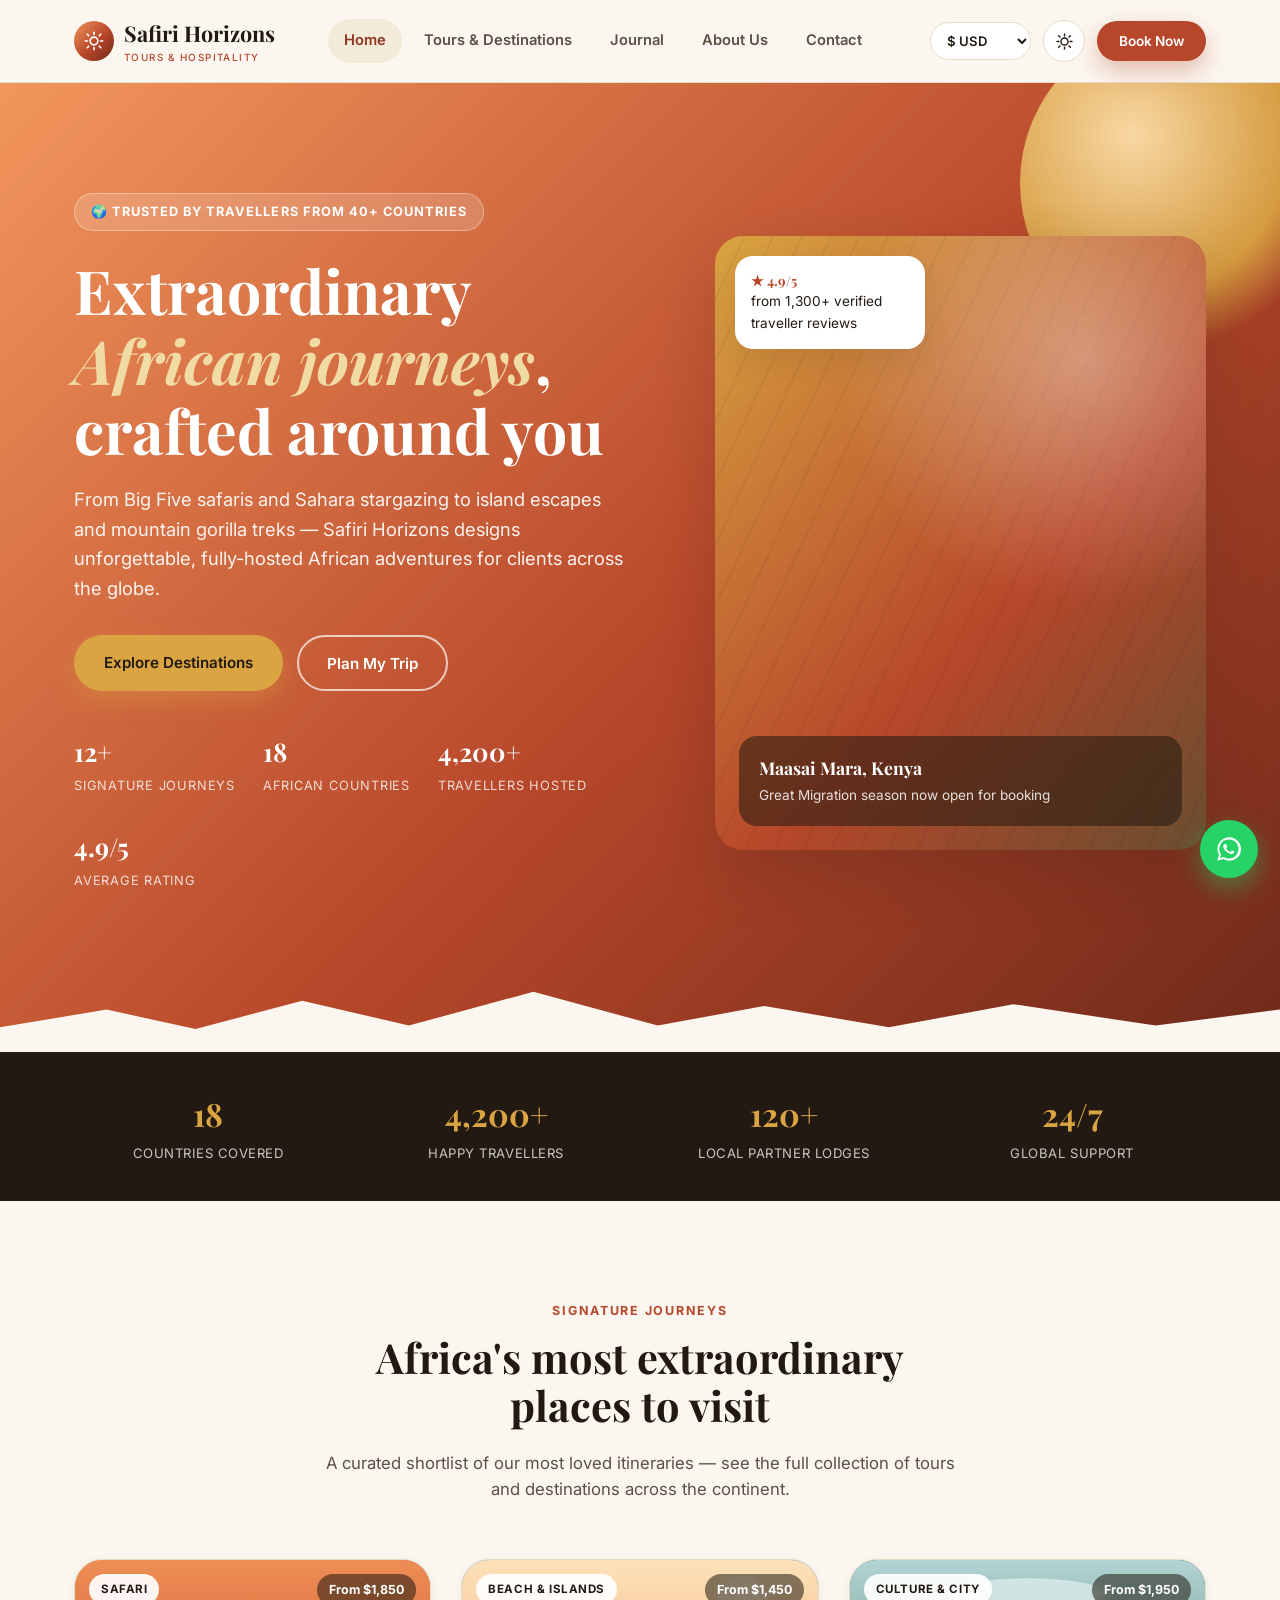
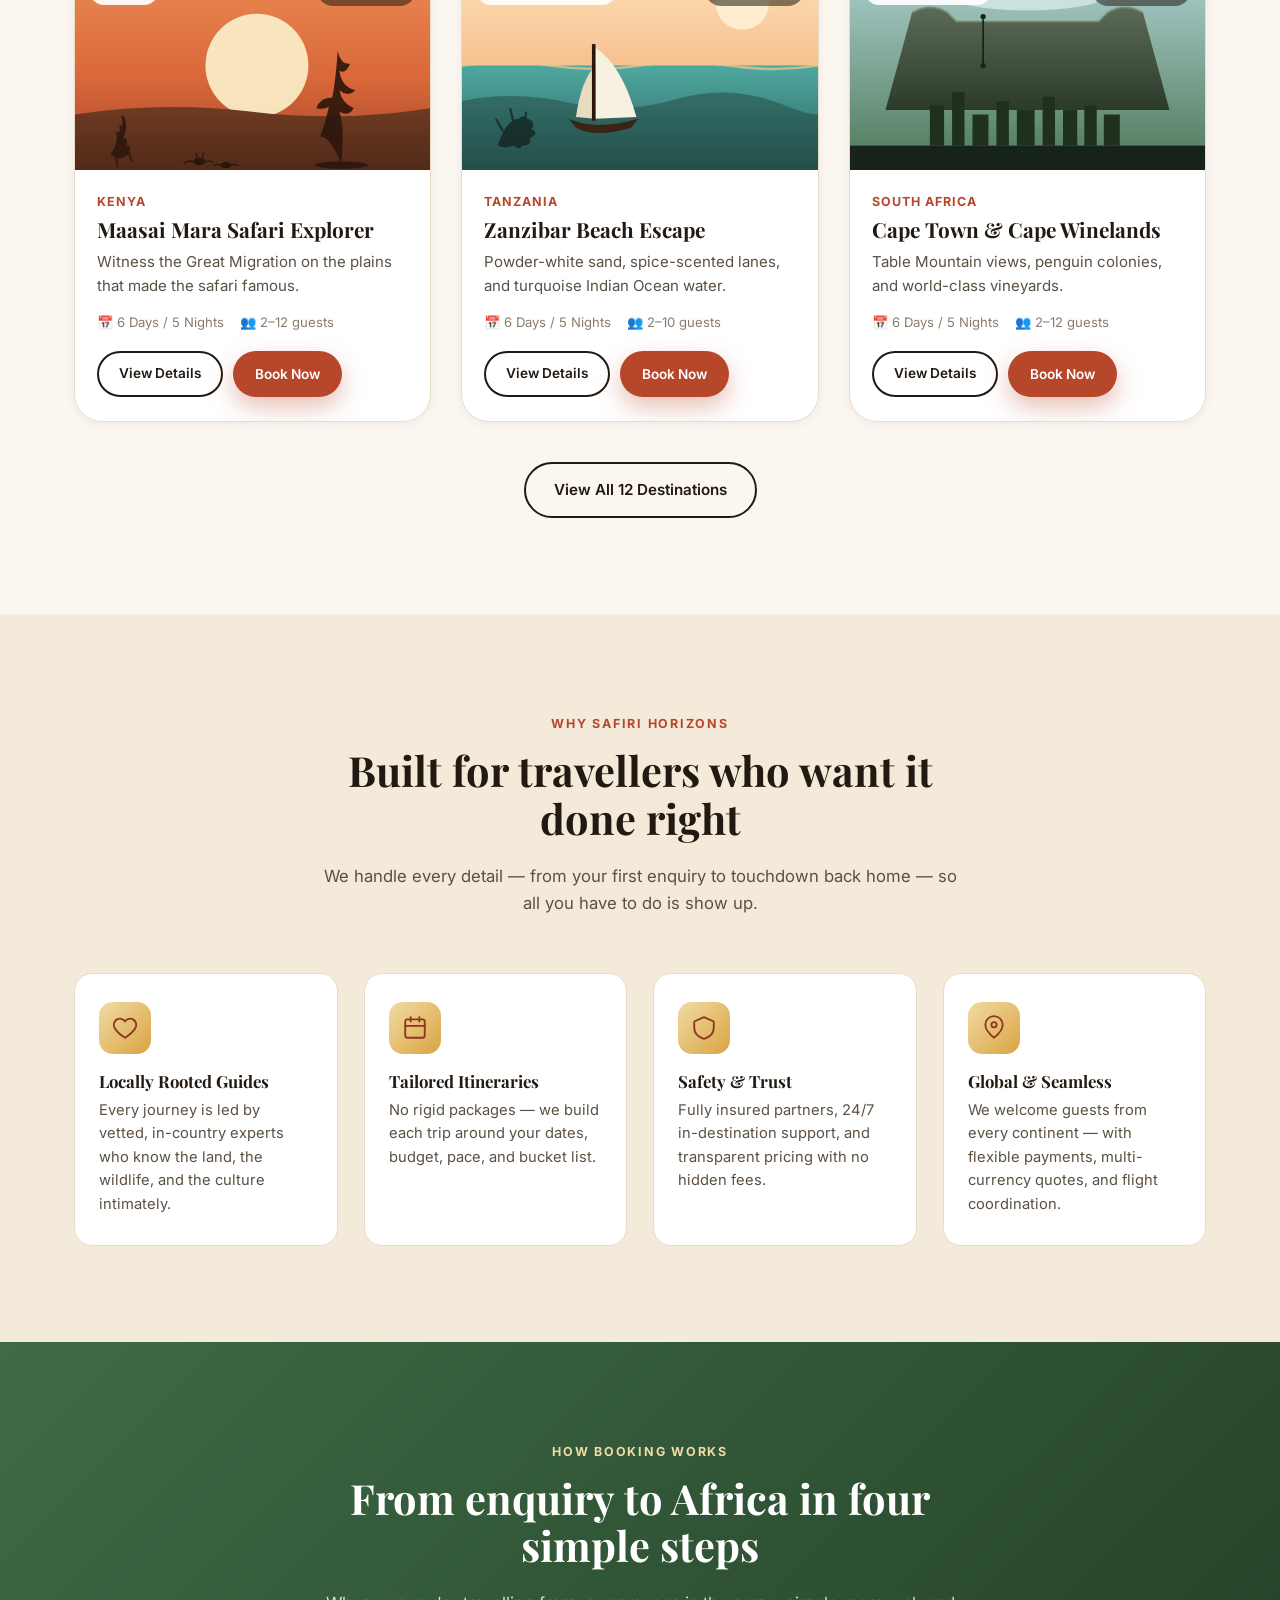
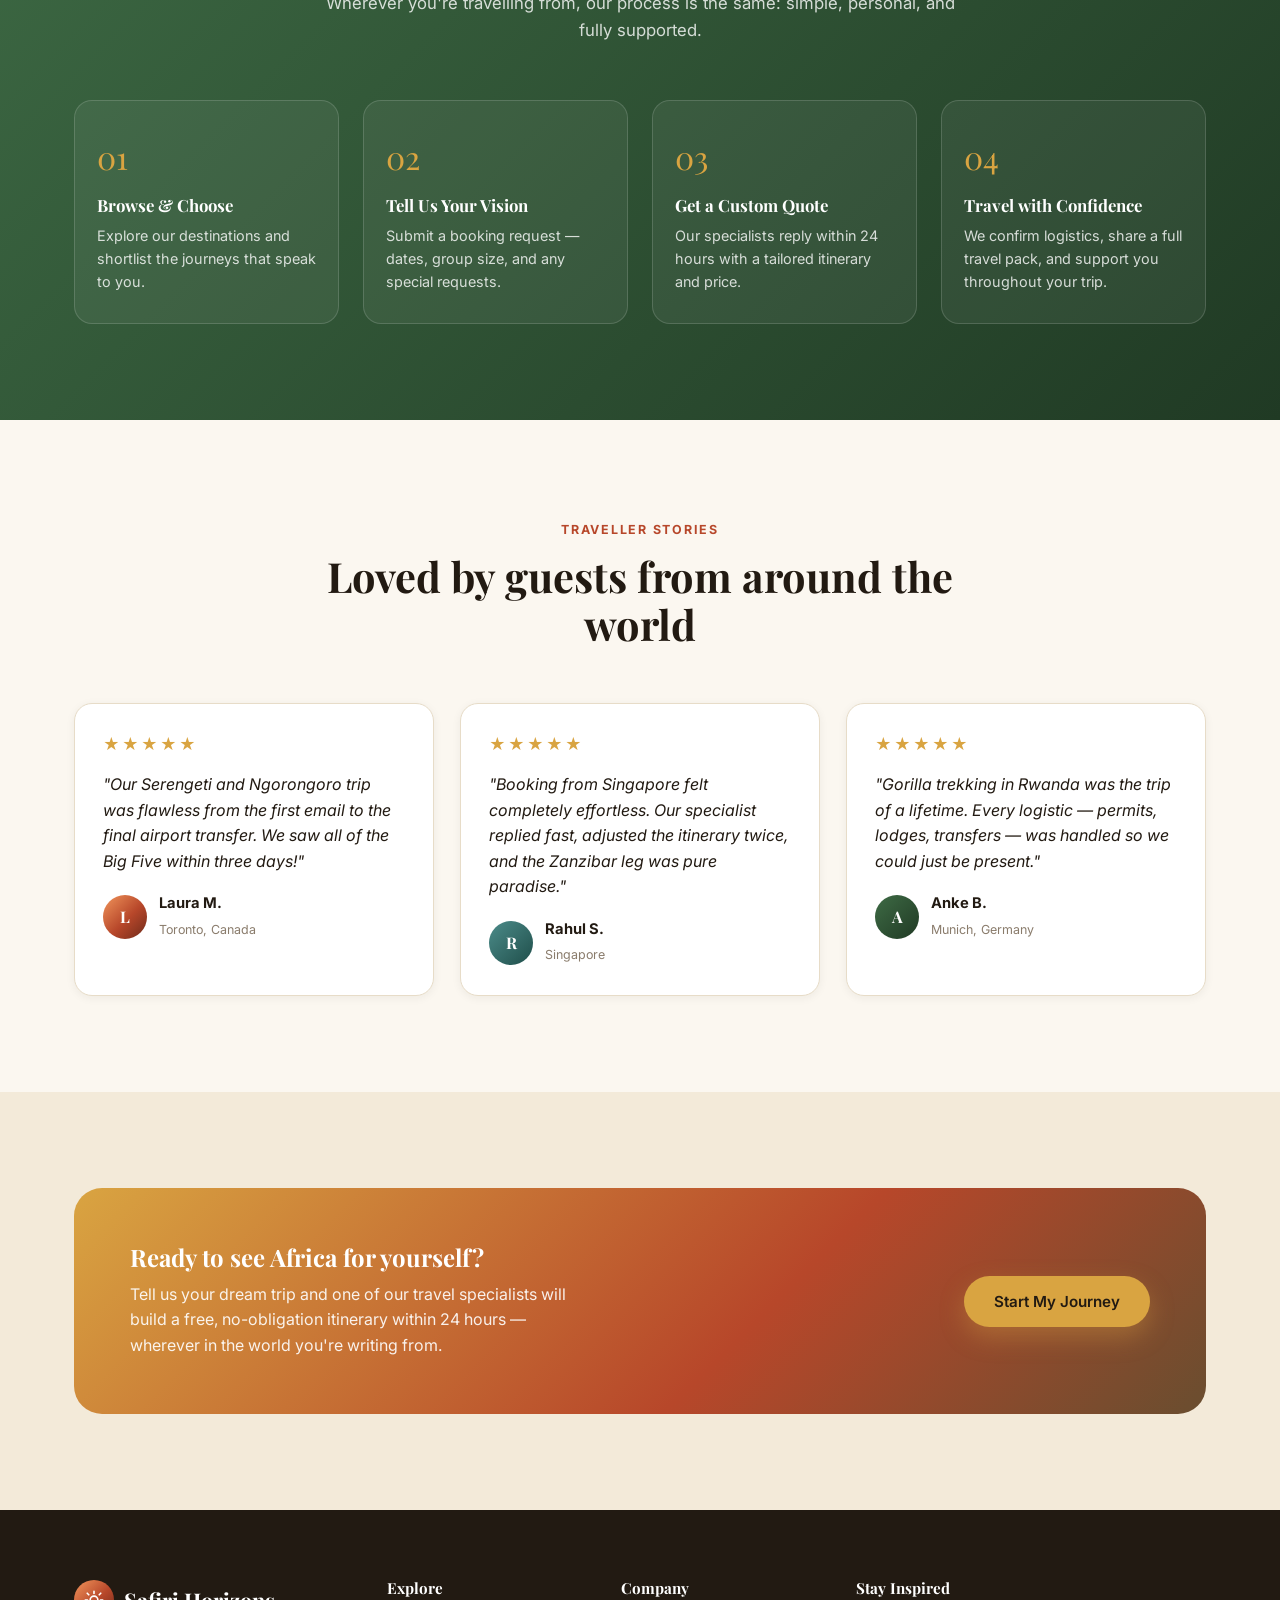
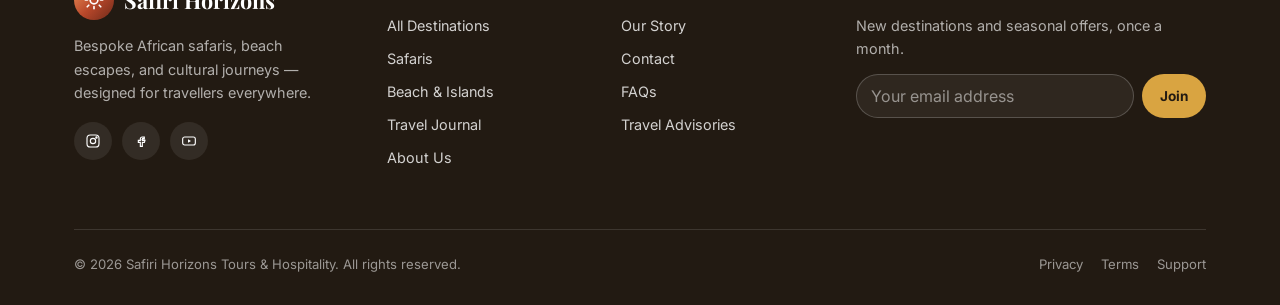
==== commit 3b48ff07: "Add ten major features: currency, dark mode, WhatsApp, destination pages, blog, interactive map, PWA" ====
--- a/index.html
+++ b/index.html
@@ -6,7 +6,10 @@
 <title>Safiri Horizons — Bespoke African Safaris, Beaches &amp; Journeys</title>
 <meta name="description" content="Safiri Horizons designs bespoke tours across Africa — safaris, beaches, mountains and deserts — for travellers around the world. Get a free custom itinerary today.">
 <meta name="theme-color" content="#B7472A">
+<meta name="color-scheme" content="light dark">
 <link rel="icon" href="data:image/svg+xml,%3Csvg xmlns='http://www.w3.org/2000/svg' viewBox='0 0 100 100'%3E%3Ccircle cx='50' cy='50' r='48' fill='%23B7472A'/%3E%3Ccircle cx='50' cy='50' r='24' fill='%23F1DBA5'/%3E%3C/svg%3E">
+<link rel="manifest" href="manifest.json">
+<link rel="canonical" href="https://www.safirihorizons.com/index.html">
 <link rel="preconnect" href="https://fonts.googleapis.com">
 <link rel="preconnect" href="https://fonts.gstatic.com" crossorigin>
 <link href="https://fonts.googleapis.com/css2?family=Playfair+Display:wght@600;700&family=Inter:wght@400;500;600;700&display=swap" rel="stylesheet">
@@ -29,6 +32,8 @@
 </head>
 <body>
 
+<a href="#main-content" class="skip-link">Skip to main content</a>
+
 <header class="site-header">
   <div class="container">
     <a href="index.html" class="brand">
@@ -40,17 +45,28 @@
     <nav class="main-nav" id="main-nav">
       <a href="index.html" class="active">Home</a>
       <a href="tours.html">Tours &amp; Destinations</a>
+      <a href="blog.html">Journal</a>
       <a href="about.html">About Us</a>
       <a href="contact.html">Contact</a>
     </nav>
     <div class="header-actions">
+      <select class="currency-select" aria-label="Currency">
+        <option value="USD">$ USD</option>
+        <option value="EUR">€ EUR</option>
+        <option value="GBP">£ GBP</option>
+        <option value="KES">KSh KES</option>
+      </select>
+      <button type="button" class="theme-toggle" aria-label="Toggle dark mode">
+        <svg class="icon-sun" viewBox="0 0 24 24" fill="none" stroke="currentColor" stroke-width="1.8" stroke-linecap="round"><circle cx="12" cy="12" r="4.5"/><path d="M12 2.5v2.4M12 19.1v2.4M4.6 4.6l1.7 1.7M17.7 17.7l1.7 1.7M2.5 12h2.4M19.1 12h2.4M4.6 19.4l1.7-1.7M17.7 6.3l1.7-1.7"/></svg>
+        <svg class="icon-moon" viewBox="0 0 24 24" fill="none" stroke="currentColor" stroke-width="1.8" stroke-linecap="round" stroke-linejoin="round"><path d="M20 14.5A8.5 8.5 0 1 1 9.5 4a7 7 0 0 0 10.5 10.5Z"/></svg>
+      </button>
       <button type="button" class="btn btn-primary btn-sm js-book-now-generic">Book Now</button>
       <button type="button" class="nav-toggle" aria-label="Toggle navigation" aria-controls="main-nav"><span></span></button>
     </div>
   </div>
 </header>
 
-<main>
+<main id="main-content">
 
   <!-- ===================== HERO ===================== -->
   <section class="hero">
@@ -234,6 +250,7 @@
           <li><a href="tours.html">All Destinations</a></li>
           <li><a href="tours.html#tour-grid">Safaris</a></li>
           <li><a href="tours.html#tour-grid">Beach &amp; Islands</a></li>
+          <li><a href="blog.html">Travel Journal</a></li>
           <li><a href="about.html">About Us</a></li>
         </ul>
       </div>
@@ -267,6 +284,10 @@
   </div>
 </footer>
 
+<a class="whatsapp-fab" href="https://wa.me/254700123456?text=Hi%20Safiri%20Horizons%2C%20I%27d%20like%20to%20plan%20a%20trip." target="_blank" rel="noopener" aria-label="Chat with us on WhatsApp">
+  <svg viewBox="0 0 24 24" fill="#fff"><path d="M12 2a10 10 0 0 0-8.6 15L2 22l5.2-1.4A10 10 0 1 0 12 2Zm0 18.2a8.2 8.2 0 0 1-4.2-1.1l-.3-.2-3.1.8.8-3-.2-.3A8.2 8.2 0 1 1 12 20.2Zm4.5-6.1c-.2-.1-1.5-.7-1.7-.8-.2-.1-.4-.1-.6.1-.2.2-.7.8-.8 1-.2.2-.3.2-.5.1-.2-.1-1-.4-1.9-1.2-.7-.6-1.2-1.4-1.3-1.6-.1-.2 0-.4.1-.5.1-.1.2-.3.4-.4.1-.1.2-.2.2-.4.1-.1.1-.3 0-.4-.1-.1-.6-1.4-.8-1.9-.2-.5-.4-.4-.6-.4h-.5c-.2 0-.4.1-.6.3-.2.2-.8.8-.8 1.9 0 1.1.8 2.2.9 2.4.1.2 1.6 2.4 3.9 3.4.5.2 1 .4 1.3.5.5.2 1 .1 1.4.1.4-.1 1.5-.6 1.7-1.2.2-.6.2-1.1.1-1.2-.1-.1-.2-.2-.4-.3Z"/></svg>
+</a>
+
 <div class="toast" id="toast"></div>
 
 <!-- ===================== BOOKING / DETAIL MODAL ===================== -->
@@ -277,8 +298,6 @@
       <span class="kicker">Safiri Horizons</span>
       <h3 id="modal-title-text">Request This Journey</h3>
     </div>
-
-    <div id="modal-detail" style="display:none;"></div>
 
     <div id="modal-form-pane">
       <form id="booking-form" novalidate>
@@ -353,6 +372,7 @@
   </div>
 </div>
 
+<script src="js/data.js"></script>
 <script src="js/main.js"></script>
 </body>
 </html>
--- a/css/style.css
+++ b/css/style.css
@@ -20,6 +20,8 @@
   --color-sunset: #F2965C;
   --color-white: #FFFFFF;
   --color-border: #E7DCC8;
+  --color-ink-fixed: #221A12;
+  --color-header-bg: rgba(251, 247, 240, 0.9);
 
   --gradient-sunset: linear-gradient(135deg, #F2965C 0%, #B7472A 55%, #6E2A1A 100%);
   --gradient-savanna: linear-gradient(135deg, #D9A441 0%, #B7472A 60%, #2F5233 130%);
@@ -111,7 +113,7 @@
 
 .btn-accent {
   background: var(--color-accent);
-  color: var(--color-ink);
+  color: var(--color-ink-fixed);
   box-shadow: 0 10px 24px rgba(217, 164, 65, 0.35);
 }
 .btn-accent:hover { background: #c8932f; transform: translateY(-2px); }
@@ -121,14 +123,14 @@
   border-color: currentColor;
   color: var(--color-ink);
 }
-.btn-outline:hover { background: var(--color-ink); color: var(--color-white); }
+.btn-outline:hover { background: var(--color-ink); color: var(--color-bg); }
 
 .btn-outline-light {
   background: transparent;
   border-color: rgba(255,255,255,0.7);
   color: var(--color-white);
 }
-.btn-outline-light:hover { background: var(--color-white); color: var(--color-ink); }
+.btn-outline-light:hover { background: var(--color-white); color: var(--color-ink-fixed); }
 
 .btn-sm { padding: 10px 20px; font-size: 0.85rem; }
 .btn-block { width: 100%; }
@@ -138,7 +140,7 @@
   position: sticky;
   top: 0;
   z-index: 200;
-  background: rgba(251, 247, 240, 0.9);
+  background: var(--color-header-bg);
   backdrop-filter: blur(10px);
   border-bottom: 1px solid var(--color-border);
 }
@@ -334,7 +336,7 @@
   top: 20px; left: 20px;
   z-index: 2;
   background: var(--color-white);
-  color: var(--color-ink);
+  color: var(--color-ink-fixed);
   border-radius: var(--radius-md);
   padding: 14px 16px;
   box-shadow: var(--shadow-md);
@@ -373,7 +375,7 @@
 
 /* ---------- Stats strip ---------- */
 .stats-strip {
-  background: var(--color-ink);
+  background: var(--color-ink-fixed);
   color: var(--color-white);
   padding: 36px 0;
 }
@@ -423,8 +425,17 @@
   align-items: flex-end;
   padding: 16px;
   color: var(--color-white);
-}
-.tour-media svg { width: 46px; height: 46px; opacity: 0.9; }
+  overflow: hidden;
+}
+.tour-media-img {
+  position: absolute;
+  inset: 0;
+  width: 100%;
+  height: 100%;
+  object-fit: cover;
+  transition: transform 0.4s ease;
+}
+.tour-card:hover .tour-media-img { transform: scale(1.06); }
 .tour-media-top {
   position: absolute;
   top: 14px; left: 14px; right: 14px;
@@ -434,7 +445,7 @@
 }
 .tag-pill {
   background: rgba(255,255,255,0.92);
-  color: var(--color-ink);
+  color: var(--color-ink-fixed);
   font-size: 0.72rem;
   font-weight: 700;
   text-transform: uppercase;
@@ -485,7 +496,7 @@
 .g-sunset { background: var(--gradient-sunset); }
 .g-savanna { background: var(--gradient-savanna); }
 .g-forest { background: var(--gradient-forest); }
-.g-gold { background: var(--gradient-gold); color: var(--color-ink); }
+.g-gold { background: var(--gradient-gold); color: var(--color-ink-fixed); }
 .g-ocean { background: var(--gradient-ocean); }
 .g-dune { background: var(--gradient-dune); }
 
@@ -643,7 +654,7 @@
   padding: 13px 16px;
   border-radius: var(--radius-sm);
   border: 1px solid var(--color-border);
-  background: var(--color-white);
+  background: var(--color-card);
   color: var(--color-ink);
 }
 .field input:focus,
@@ -721,7 +732,7 @@
 .modal-header { margin-bottom: 24px; padding-right: 40px; }
 .modal-header .kicker { margin-bottom: 6px; }
 
-/* ---------- Detail sheet inside modal ---------- */
+/* ---------- Reusable highlights list (destination pages) ---------- */
 .detail-highlights {
   display: grid;
   grid-template-columns: repeat(2, 1fr);
@@ -824,7 +835,7 @@
 
 /* ---------- Footer ---------- */
 .site-footer {
-  background: var(--color-ink);
+  background: var(--color-ink-fixed);
   color: rgba(255,255,255,0.8);
   padding: 70px 0 30px;
 }
@@ -864,7 +875,7 @@
 .newsletter-form input::placeholder { color: rgba(255,255,255,0.5); }
 .newsletter-form button {
   background: var(--color-accent);
-  color: var(--color-ink);
+  color: var(--color-ink-fixed);
   border: none;
   border-radius: var(--radius-pill);
   padding: 0 18px;
@@ -896,7 +907,7 @@
   position: fixed;
   bottom: 24px; left: 50%;
   transform: translate(-50%, 20px);
-  background: var(--color-ink);
+  background: var(--color-ink-fixed);
   color: var(--color-white);
   padding: 14px 22px;
   border-radius: var(--radius-pill);
@@ -908,6 +919,317 @@
   z-index: 600;
 }
 .toast.show { opacity: 1; transform: translate(-50%, 0); }
+
+/* ==========================================================================
+   Dark mode
+   Explicit choice (data-theme) wins; otherwise follow system preference.
+   ========================================================================== */
+@media (prefers-color-scheme: dark) {
+  :root:not([data-theme="light"]) {
+    --color-bg: #16130F;
+    --color-bg-alt: #201A13;
+    --color-card: #241E15;
+    --color-ink: #F3ECDD;
+    --color-ink-soft: #C9BCA3;
+    --color-ink-faint: #8F8267;
+    --color-border: #372E20;
+    --color-header-bg: rgba(22, 19, 15, 0.86);
+  }
+}
+:root[data-theme="dark"] {
+  --color-bg: #16130F;
+  --color-bg-alt: #201A13;
+  --color-card: #241E15;
+  --color-ink: #F3ECDD;
+  --color-ink-soft: #C9BCA3;
+  --color-ink-faint: #8F8267;
+  --color-border: #372E20;
+  --color-header-bg: rgba(22, 19, 15, 0.86);
+}
+:root[data-theme="dark"] .hero-visual::before { opacity: 0.7; }
+:root[data-theme="dark"] .price-pill { background: rgba(0,0,0,0.55); }
+
+/* ---------- Skip link ---------- */
+.skip-link {
+  position: absolute;
+  top: -60px;
+  left: 16px;
+  z-index: 1000;
+  background: var(--color-primary);
+  color: var(--color-white);
+  padding: 12px 20px;
+  border-radius: var(--radius-sm);
+  font-weight: 700;
+  transition: top 0.2s ease;
+}
+.skip-link:focus { top: 16px; }
+
+/* ---------- Focus visibility ---------- */
+a:focus-visible,
+button:focus-visible,
+input:focus-visible,
+select:focus-visible,
+textarea:focus-visible,
+[tabindex]:focus-visible {
+  outline: 3px solid var(--color-accent);
+  outline-offset: 2px;
+  border-radius: 4px;
+}
+.tag-pill:focus-visible, .price-pill:focus-visible { outline-offset: 0; }
+
+/* ---------- Header: theme toggle + currency select ---------- */
+.theme-toggle {
+  width: 42px; height: 42px;
+  border-radius: 50%;
+  border: 1px solid var(--color-border);
+  background: var(--color-card);
+  color: var(--color-ink);
+  display: flex; align-items: center; justify-content: center;
+  flex-shrink: 0;
+}
+.theme-toggle:hover { border-color: var(--color-primary); color: var(--color-primary); }
+.theme-toggle svg { width: 19px; height: 19px; }
+.theme-toggle .icon-moon { display: none; }
+:root[data-theme="dark"] .theme-toggle .icon-sun { display: none; }
+:root[data-theme="dark"] .theme-toggle .icon-moon { display: block; }
+
+.currency-select {
+  border: 1px solid var(--color-border);
+  background: var(--color-card);
+  color: var(--color-ink);
+  padding: 9px 12px;
+  border-radius: var(--radius-pill);
+  font-weight: 600;
+  font-size: 0.82rem;
+}
+
+/* ---------- WhatsApp floating button ---------- */
+.whatsapp-fab {
+  position: fixed;
+  right: 22px;
+  bottom: 22px;
+  z-index: 400;
+  width: 58px; height: 58px;
+  border-radius: 50%;
+  background: #25D366;
+  display: flex; align-items: center; justify-content: center;
+  box-shadow: 0 10px 26px rgba(37, 211, 102, 0.45);
+  transition: transform 0.2s ease;
+}
+.whatsapp-fab:hover { transform: scale(1.08); }
+.whatsapp-fab svg { width: 28px; height: 28px; }
+
+/* ---------- Ambient motion (respects reduced-motion) ---------- */
+@keyframes gentle-float {
+  0%, 100% { transform: translateY(0); }
+  50% { transform: translateY(-10px); }
+}
+@keyframes ambient-zoom {
+  0%, 100% { transform: scale(1); }
+  50% { transform: scale(1.045); }
+}
+.hero-sun { animation: gentle-float 7s ease-in-out infinite; }
+.tour-media-img { animation: ambient-zoom 18s ease-in-out infinite; }
+.tour-card:hover .tour-media-img { animation-play-state: paused; }
+
+@media (prefers-reduced-motion: reduce) {
+  html { scroll-behavior: auto; }
+  *, *::before, *::after {
+    animation-duration: 0.001ms !important;
+    animation-iteration-count: 1 !important;
+    transition-duration: 0.001ms !important;
+  }
+}
+
+/* ---------- Interactive Africa map ---------- */
+.africa-map-wrap {
+  max-width: 480px;
+  margin: 0 auto;
+  position: relative;
+}
+.africa-map { width: 100%; height: auto; }
+.africa-map .landmass {
+  fill: var(--color-accent-light);
+  stroke: var(--color-primary);
+  stroke-width: 3;
+  stroke-linejoin: round;
+  filter: drop-shadow(0 8px 18px rgba(34,26,18,0.12));
+}
+:root[data-theme="dark"] .africa-map .landmass { fill: #3A2F1D; stroke: var(--color-accent); }
+.map-pin {
+  cursor: pointer;
+}
+.map-pin circle.dot {
+  fill: var(--color-primary);
+  stroke: var(--color-white);
+  stroke-width: 2;
+  transition: r 0.15s ease, fill 0.15s ease;
+}
+.map-pin:hover circle.dot, .map-pin:focus-visible circle.dot { fill: var(--color-accent); }
+.map-pin circle.pulse {
+  fill: none;
+  stroke: var(--color-primary);
+  stroke-width: 2;
+  opacity: 0.5;
+  animation: map-pulse 2.4s ease-out infinite;
+}
+@keyframes map-pulse {
+  0% { r: 6; opacity: 0.6; }
+  100% { r: 16; opacity: 0; }
+}
+.map-tooltip {
+  position: absolute;
+  pointer-events: none;
+  background: var(--color-ink-fixed);
+  color: #fff;
+  padding: 8px 12px;
+  border-radius: var(--radius-sm);
+  font-size: 0.78rem;
+  font-weight: 600;
+  white-space: nowrap;
+  transform: translate(-50%, -130%);
+  opacity: 0;
+  transition: opacity 0.15s ease;
+  z-index: 10;
+}
+.map-tooltip.show { opacity: 1; }
+.map-caption {
+  text-align: center;
+  font-size: 0.78rem;
+  color: var(--color-ink-faint);
+  margin-top: 10px;
+}
+
+/* ---------- Destination detail page ---------- */
+.dest-hero {
+  position: relative;
+  height: 46vh;
+  min-height: 320px;
+  max-height: 480px;
+  overflow: hidden;
+  display: flex;
+  align-items: flex-end;
+  color: var(--color-white);
+}
+.dest-hero img {
+  position: absolute; inset: 0;
+  width: 100%; height: 100%;
+  object-fit: cover;
+}
+.dest-hero::after {
+  content: "";
+  position: absolute; inset: 0;
+  background: linear-gradient(to top, rgba(20,14,8,0.85), rgba(20,14,8,0.15) 60%);
+}
+.dest-hero-content { position: relative; z-index: 2; padding-bottom: 40px; }
+.dest-hero .breadcrumb { color: var(--color-accent-light); }
+.dest-hero h1 { color: var(--color-white); font-size: clamp(2rem, 4.4vw, 3rem); margin-bottom: 8px; }
+.dest-hero-meta { display: flex; gap: 18px; flex-wrap: wrap; font-size: 0.92rem; color: rgba(255,255,255,0.9); }
+
+.dest-layout {
+  display: grid;
+  grid-template-columns: 1.6fr 1fr;
+  gap: 50px;
+  align-items: start;
+}
+.dest-sidebar {
+  position: sticky;
+  top: 100px;
+  background: var(--color-card);
+  border: 1px solid var(--color-border);
+  border-radius: var(--radius-lg);
+  padding: 26px;
+}
+.dest-sidebar .price-line {
+  font-family: var(--font-display);
+  font-size: 1.8rem;
+  color: var(--color-primary);
+  margin-bottom: 2px;
+}
+.dest-sidebar .price-note { font-size: 0.8rem; color: var(--color-ink-faint); margin-bottom: 18px; }
+.dest-sidebar dl {
+  display: grid;
+  grid-template-columns: auto 1fr;
+  gap: 8px 14px;
+  font-size: 0.88rem;
+  margin: 0 0 20px;
+}
+.dest-sidebar dt { color: var(--color-ink-faint); }
+.dest-sidebar dd { margin: 0; font-weight: 600; text-align: right; }
+
+.timeline { position: relative; padding-left: 28px; margin: 20px 0 32px; }
+.timeline::before {
+  content: "";
+  position: absolute; left: 6px; top: 6px; bottom: 6px;
+  width: 2px;
+  background: var(--color-border);
+}
+.timeline-item { position: relative; padding-bottom: 26px; }
+.timeline-item:last-child { padding-bottom: 0; }
+.timeline-item::before {
+  content: "";
+  position: absolute; left: -28px; top: 4px;
+  width: 12px; height: 12px;
+  border-radius: 50%;
+  background: var(--color-primary);
+  border: 3px solid var(--color-bg);
+  box-shadow: 0 0 0 1px var(--color-primary);
+}
+.timeline-item .day-label {
+  font-size: 0.76rem;
+  font-weight: 700;
+  text-transform: uppercase;
+  letter-spacing: 0.06em;
+  color: var(--color-primary);
+}
+.timeline-item h4 { margin: 2px 0 4px; font-size: 1.02rem; }
+.timeline-item p { margin: 0; font-size: 0.92rem; }
+
+.inex-grid { display: grid; grid-template-columns: 1fr 1fr; gap: 24px; margin: 20px 0 10px; }
+.inex-col h4 { font-size: 0.92rem; margin-bottom: 10px; }
+.inex-col ul li {
+  font-size: 0.88rem;
+  color: var(--color-ink-soft);
+  padding: 6px 0;
+  display: flex;
+  gap: 8px;
+}
+.inex-col.includes li::before { content: "✓"; color: var(--color-secondary); font-weight: 700; }
+.inex-col.excludes li::before { content: "✕"; color: var(--color-ink-faint); font-weight: 700; }
+
+.related-tours { margin-top: 60px; }
+
+/* ---------- Blog / journal ---------- */
+.blog-grid { display: grid; grid-template-columns: repeat(2, 1fr); gap: 28px; }
+.blog-card {
+  background: var(--color-card);
+  border: 1px solid var(--color-border);
+  border-radius: var(--radius-lg);
+  overflow: hidden;
+  display: flex;
+  flex-direction: column;
+  transition: transform 0.2s ease, box-shadow 0.2s ease;
+}
+.blog-card:hover { transform: translateY(-4px); box-shadow: var(--shadow-md); }
+.blog-card-media { height: 150px; }
+.blog-card-body { padding: 22px; }
+.blog-card .cat-pill {
+  display: inline-block;
+  font-size: 0.72rem;
+  font-weight: 700;
+  text-transform: uppercase;
+  letter-spacing: 0.05em;
+  color: var(--color-primary);
+  margin-bottom: 8px;
+}
+.blog-card h3 { font-size: 1.15rem; margin-bottom: 8px; }
+.blog-card .read-time { font-size: 0.78rem; color: var(--color-ink-faint); }
+
+.article-layout { max-width: 720px; margin: 0 auto; }
+.article-hero { height: 280px; border-radius: var(--radius-lg); overflow: hidden; margin-bottom: 30px; }
+.article-hero img { width: 100%; height: 100%; object-fit: cover; }
+.article-body p { font-size: 1.05rem; color: var(--color-ink-soft); margin-bottom: 1.3em; }
+.article-meta { display: flex; gap: 16px; align-items: center; color: var(--color-ink-faint); font-size: 0.85rem; margin-bottom: 24px; }
 
 /* ==========================================================================
    Responsive
@@ -924,10 +1246,13 @@
   .split { grid-template-columns: 1fr; }
   .contact-grid { grid-template-columns: 1fr; }
   .stats-strip .container { grid-template-columns: repeat(2, 1fr); }
+  .dest-layout { grid-template-columns: 1fr; }
+  .dest-sidebar { position: static; }
+  .blog-grid { grid-template-columns: 1fr; }
 }
 
 @media (max-width: 680px) {
-  .main-nav, .header-actions .btn { display: none; }
+  .main-nav, .header-actions .btn, .currency-select { display: none; }
   .nav-toggle { display: flex; }
   .site-header.nav-open .main-nav {
     display: flex;
@@ -950,4 +1275,8 @@
   .hero { padding: 80px 0 110px; }
   .modal-panel { padding: 26px; }
   .stats-strip .container { grid-template-columns: 1fr 1fr; }
-}
+  .inex-grid { grid-template-columns: 1fr; }
+  .whatsapp-fab { width: 50px; height: 50px; right: 14px; bottom: 14px; }
+  .whatsapp-fab svg { width: 24px; height: 24px; }
+  .dest-hero-meta { gap: 10px; }
+}
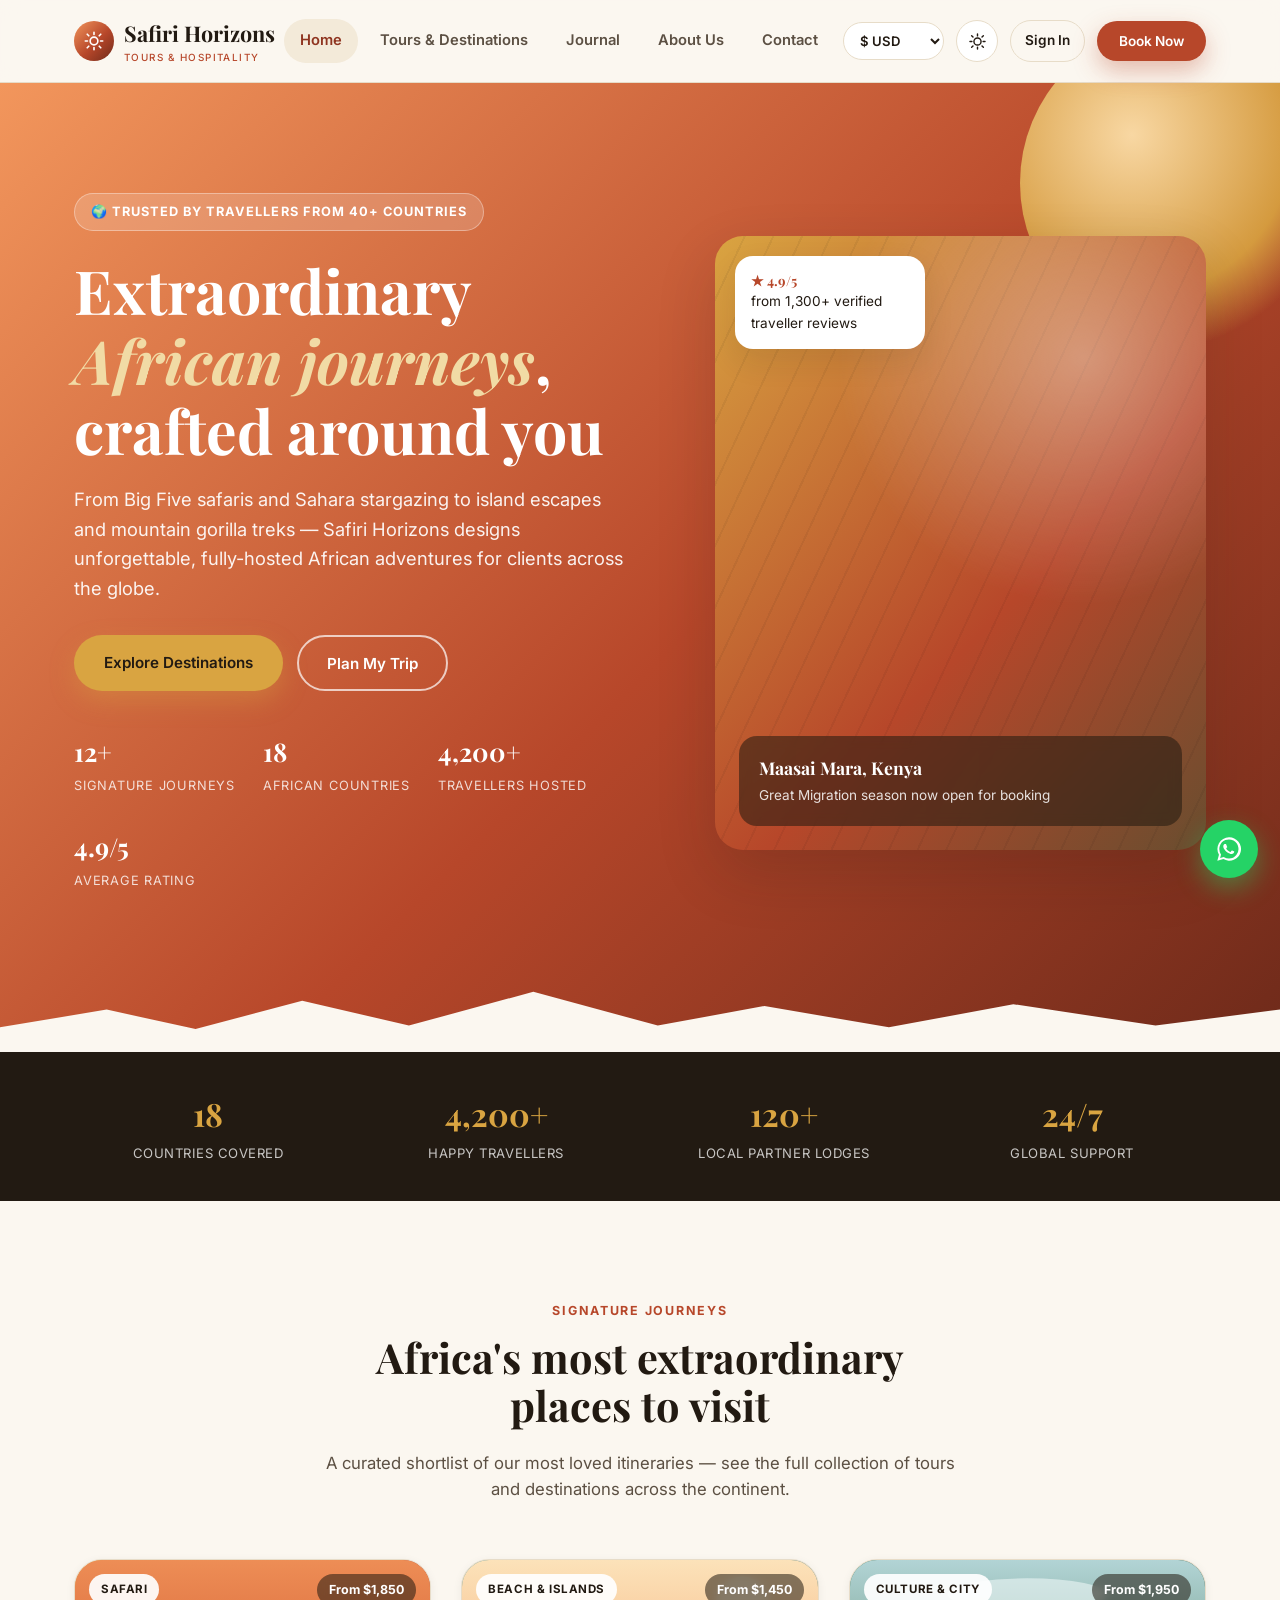
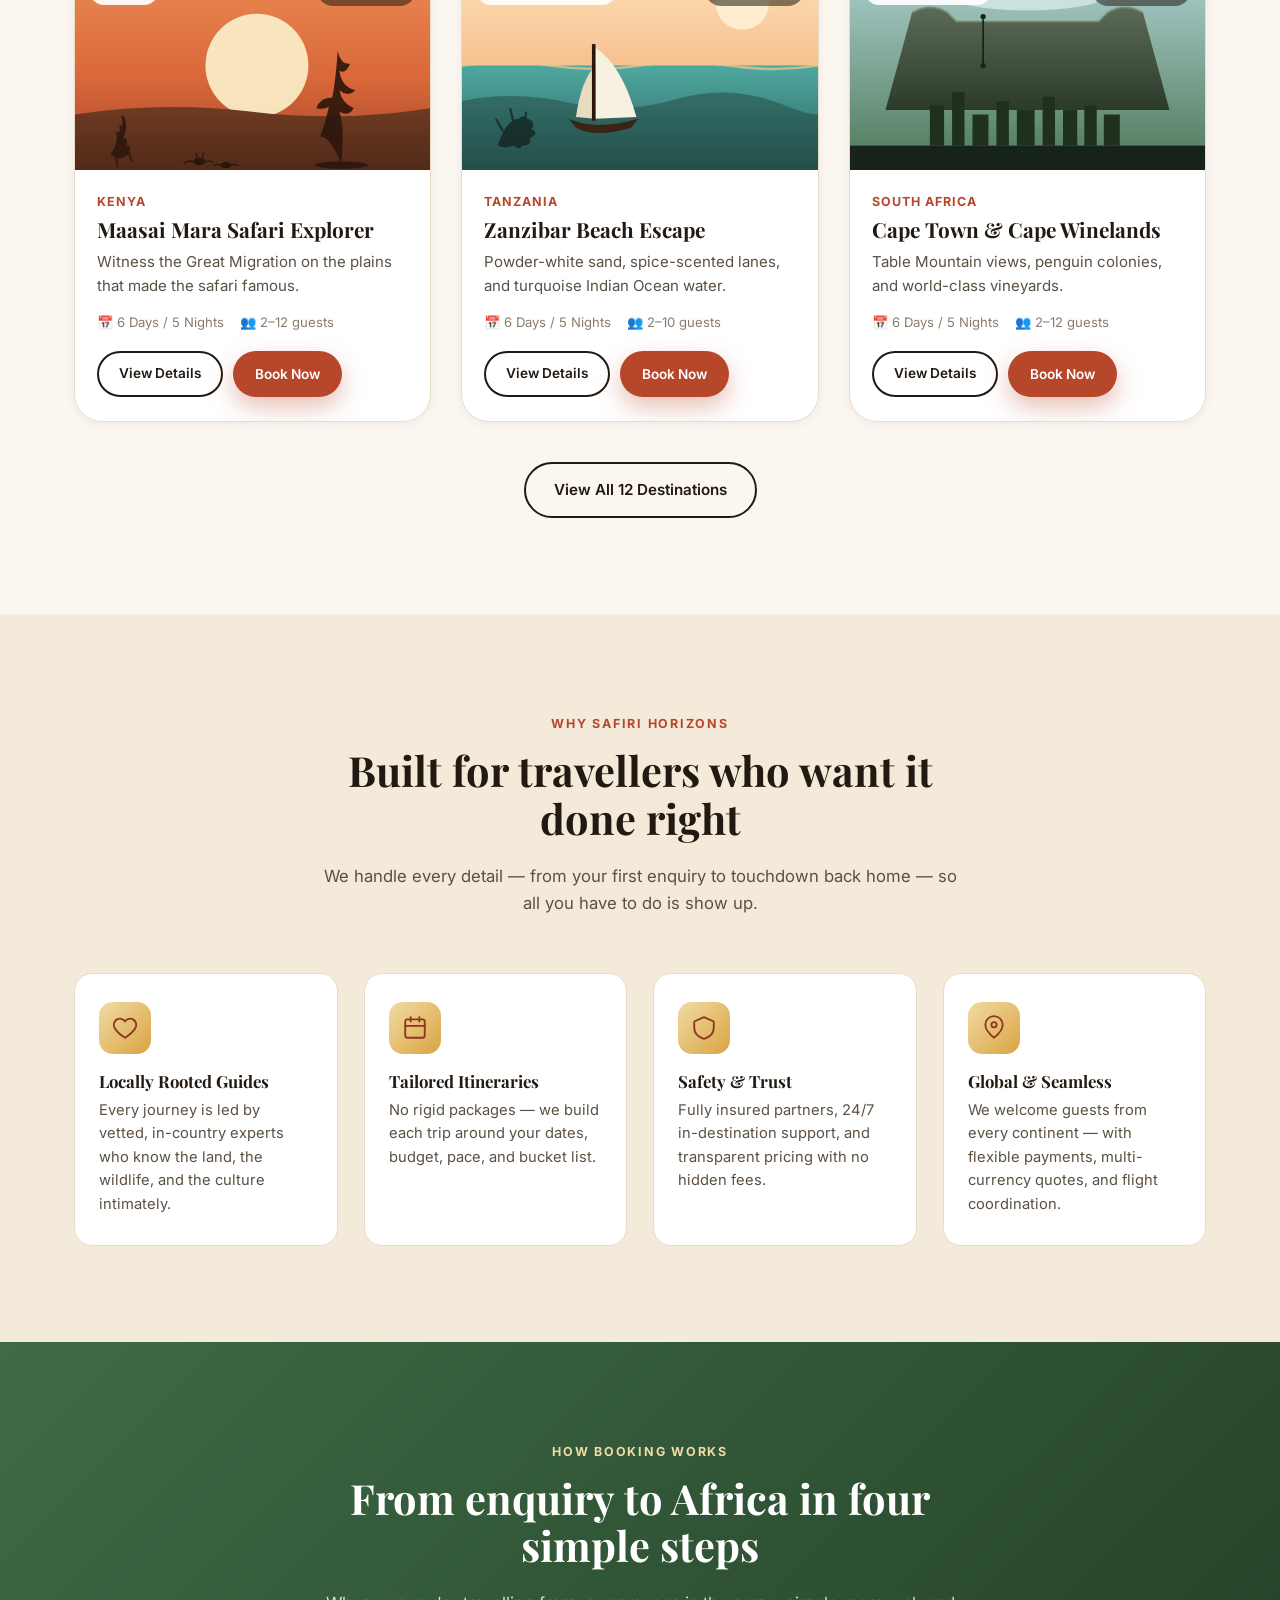
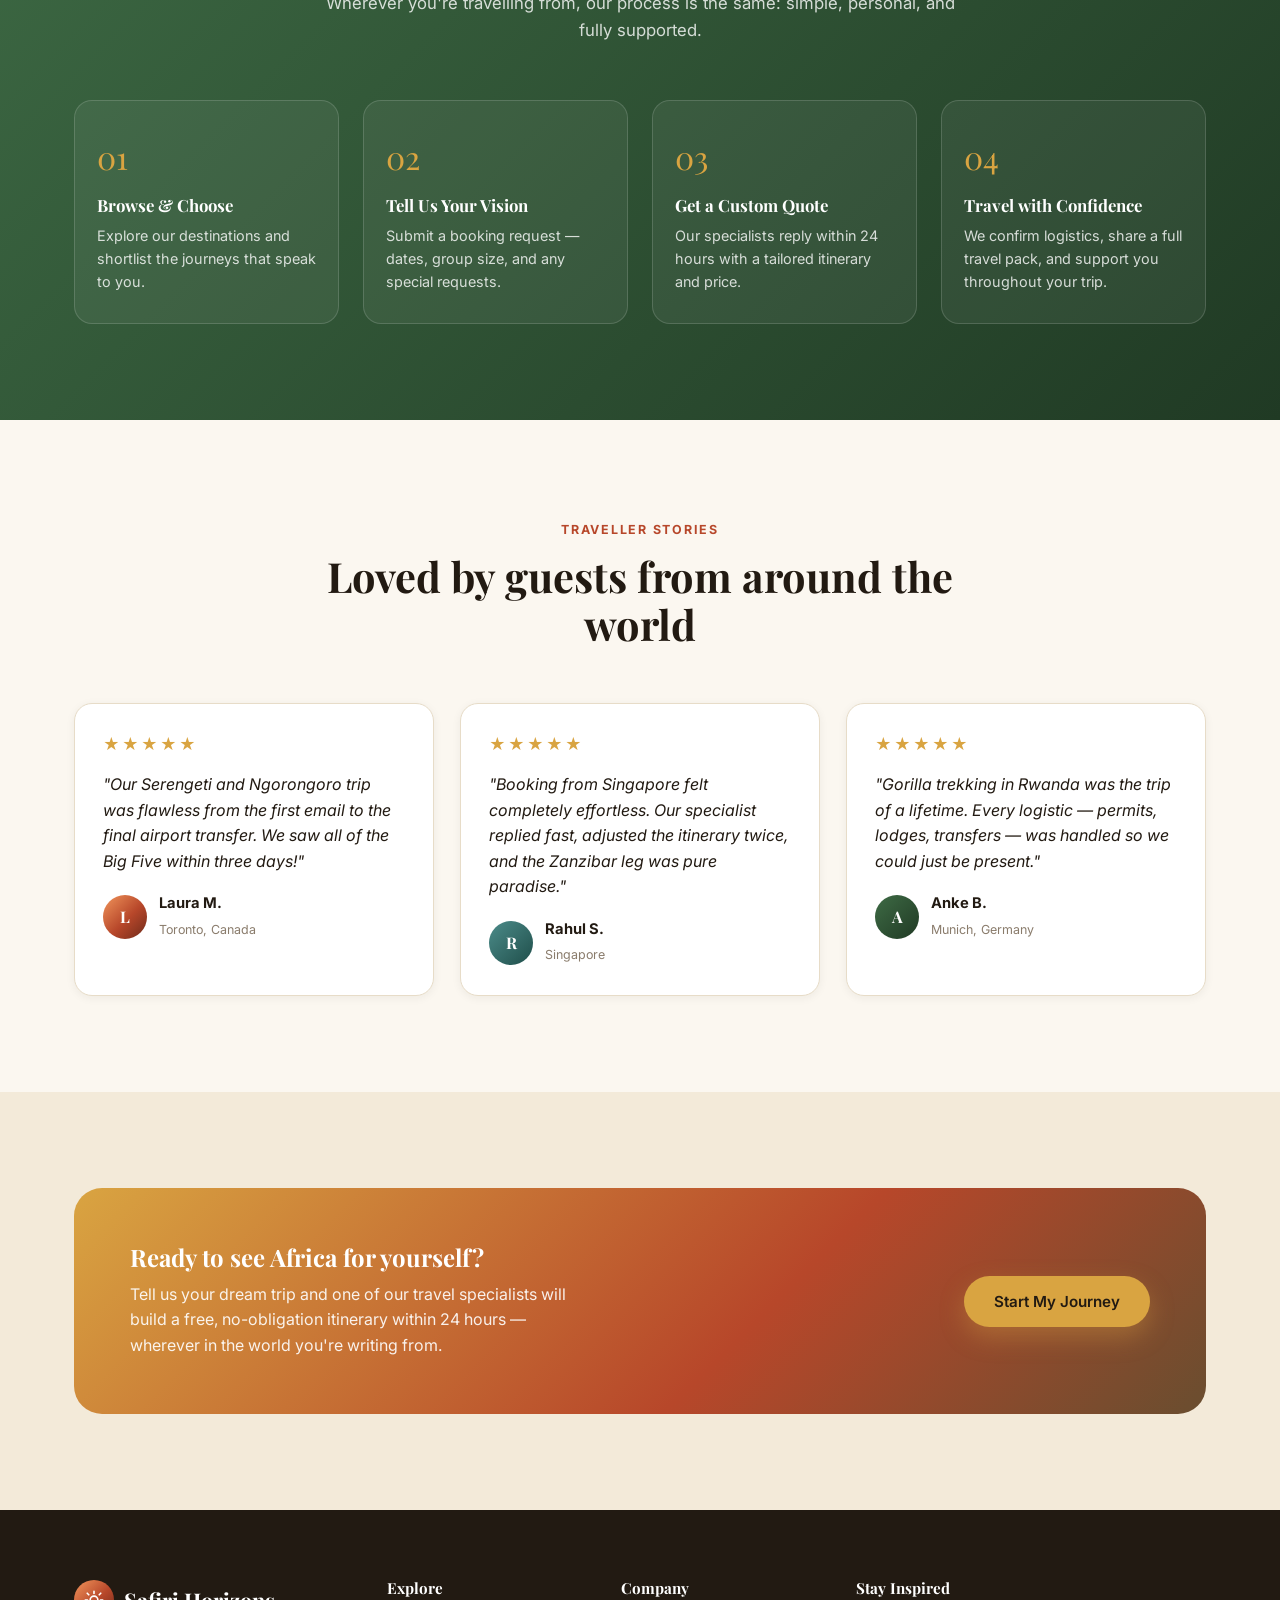
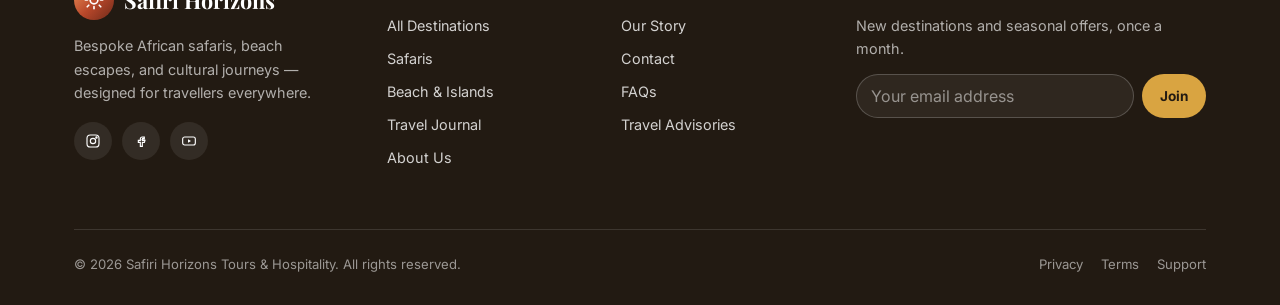
==== commit f7699c58: "Add a sign-in / account system New login.html and account.html, backed by a working client-side demo" ====
--- a/index.html
+++ b/index.html
@@ -60,6 +60,7 @@
         <svg class="icon-sun" viewBox="0 0 24 24" fill="none" stroke="currentColor" stroke-width="1.8" stroke-linecap="round"><circle cx="12" cy="12" r="4.5"/><path d="M12 2.5v2.4M12 19.1v2.4M4.6 4.6l1.7 1.7M17.7 17.7l1.7 1.7M2.5 12h2.4M19.1 12h2.4M4.6 19.4l1.7-1.7M17.7 6.3l1.7-1.7"/></svg>
         <svg class="icon-moon" viewBox="0 0 24 24" fill="none" stroke="currentColor" stroke-width="1.8" stroke-linecap="round" stroke-linejoin="round"><path d="M20 14.5A8.5 8.5 0 1 1 9.5 4a7 7 0 0 0 10.5 10.5Z"/></svg>
       </button>
+      <a href="login.html" class="account-nav-link" id="account-nav-link" aria-label="Account">Sign In</a>
       <button type="button" class="btn btn-primary btn-sm js-book-now-generic">Book Now</button>
       <button type="button" class="nav-toggle" aria-label="Toggle navigation" aria-controls="main-nav"><span></span></button>
     </div>
@@ -373,6 +374,7 @@
 </div>
 
 <script src="js/data.js"></script>
+<script src="js/auth.js"></script>
 <script src="js/main.js"></script>
 </body>
 </html>
--- a/css/style.css
+++ b/css/style.css
@@ -1001,6 +1001,113 @@
   border-radius: var(--radius-pill);
   font-weight: 600;
   font-size: 0.82rem;
+}
+
+.account-nav-link {
+  display: flex;
+  align-items: center;
+  gap: 6px;
+  padding: 9px 14px;
+  border-radius: var(--radius-pill);
+  font-weight: 600;
+  font-size: 0.85rem;
+  color: var(--color-ink);
+  border: 1px solid var(--color-border);
+  white-space: nowrap;
+}
+.account-nav-link:hover { border-color: var(--color-primary); color: var(--color-primary); }
+
+/* ---------- Auth (login / create account) ---------- */
+.auth-wrap { max-width: 460px; margin: 0 auto; }
+.auth-card {
+  background: var(--color-card);
+  border: 1px solid var(--color-border);
+  border-radius: var(--radius-lg);
+  padding: 36px;
+  box-shadow: var(--shadow-sm);
+}
+.auth-tabs {
+  display: flex;
+  gap: 4px;
+  background: var(--color-bg-alt);
+  padding: 4px;
+  border-radius: var(--radius-pill);
+  margin-bottom: 26px;
+}
+.auth-tab {
+  flex: 1;
+  text-align: center;
+  padding: 10px;
+  border: none;
+  background: transparent;
+  border-radius: var(--radius-pill);
+  font-weight: 600;
+  font-size: 0.9rem;
+  color: var(--color-ink-soft);
+}
+.auth-tab.active { background: var(--color-primary); color: var(--color-white); }
+.auth-panel { display: none; }
+.auth-panel.active { display: block; }
+.auth-error {
+  background: rgba(183, 71, 42, 0.12);
+  color: var(--color-primary-dark);
+  padding: 11px 16px;
+  border-radius: var(--radius-sm);
+  font-size: 0.85rem;
+  margin-bottom: 16px;
+  display: none;
+}
+.auth-error.show { display: block; }
+.auth-note {
+  font-size: 0.78rem;
+  color: var(--color-ink-faint);
+  margin-top: 18px;
+  text-align: center;
+  line-height: 1.5;
+}
+
+/* ---------- Account dashboard ---------- */
+.account-header {
+  display: flex;
+  align-items: center;
+  gap: 18px;
+  margin-bottom: 36px;
+  flex-wrap: wrap;
+}
+.account-avatar {
+  width: 60px; height: 60px;
+  border-radius: 50%;
+  background: var(--gradient-sunset);
+  color: var(--color-white);
+  display: flex; align-items: center; justify-content: center;
+  font-family: var(--font-display);
+  font-size: 1.5rem;
+  flex-shrink: 0;
+}
+.booking-row {
+  background: var(--color-card);
+  border: 1px solid var(--color-border);
+  border-radius: var(--radius-md);
+  padding: 18px 22px;
+  margin-bottom: 14px;
+  display: flex;
+  justify-content: space-between;
+  align-items: center;
+  gap: 16px;
+  flex-wrap: wrap;
+}
+.booking-row .booking-ref {
+  font-weight: 700;
+  color: var(--color-primary);
+  font-size: 0.78rem;
+  letter-spacing: 0.05em;
+  text-transform: uppercase;
+  display: block;
+  margin-bottom: 4px;
+}
+.booking-row .booking-meta {
+  font-size: 0.82rem;
+  color: var(--color-ink-faint);
 }
 
 /* ---------- WhatsApp floating button ---------- */
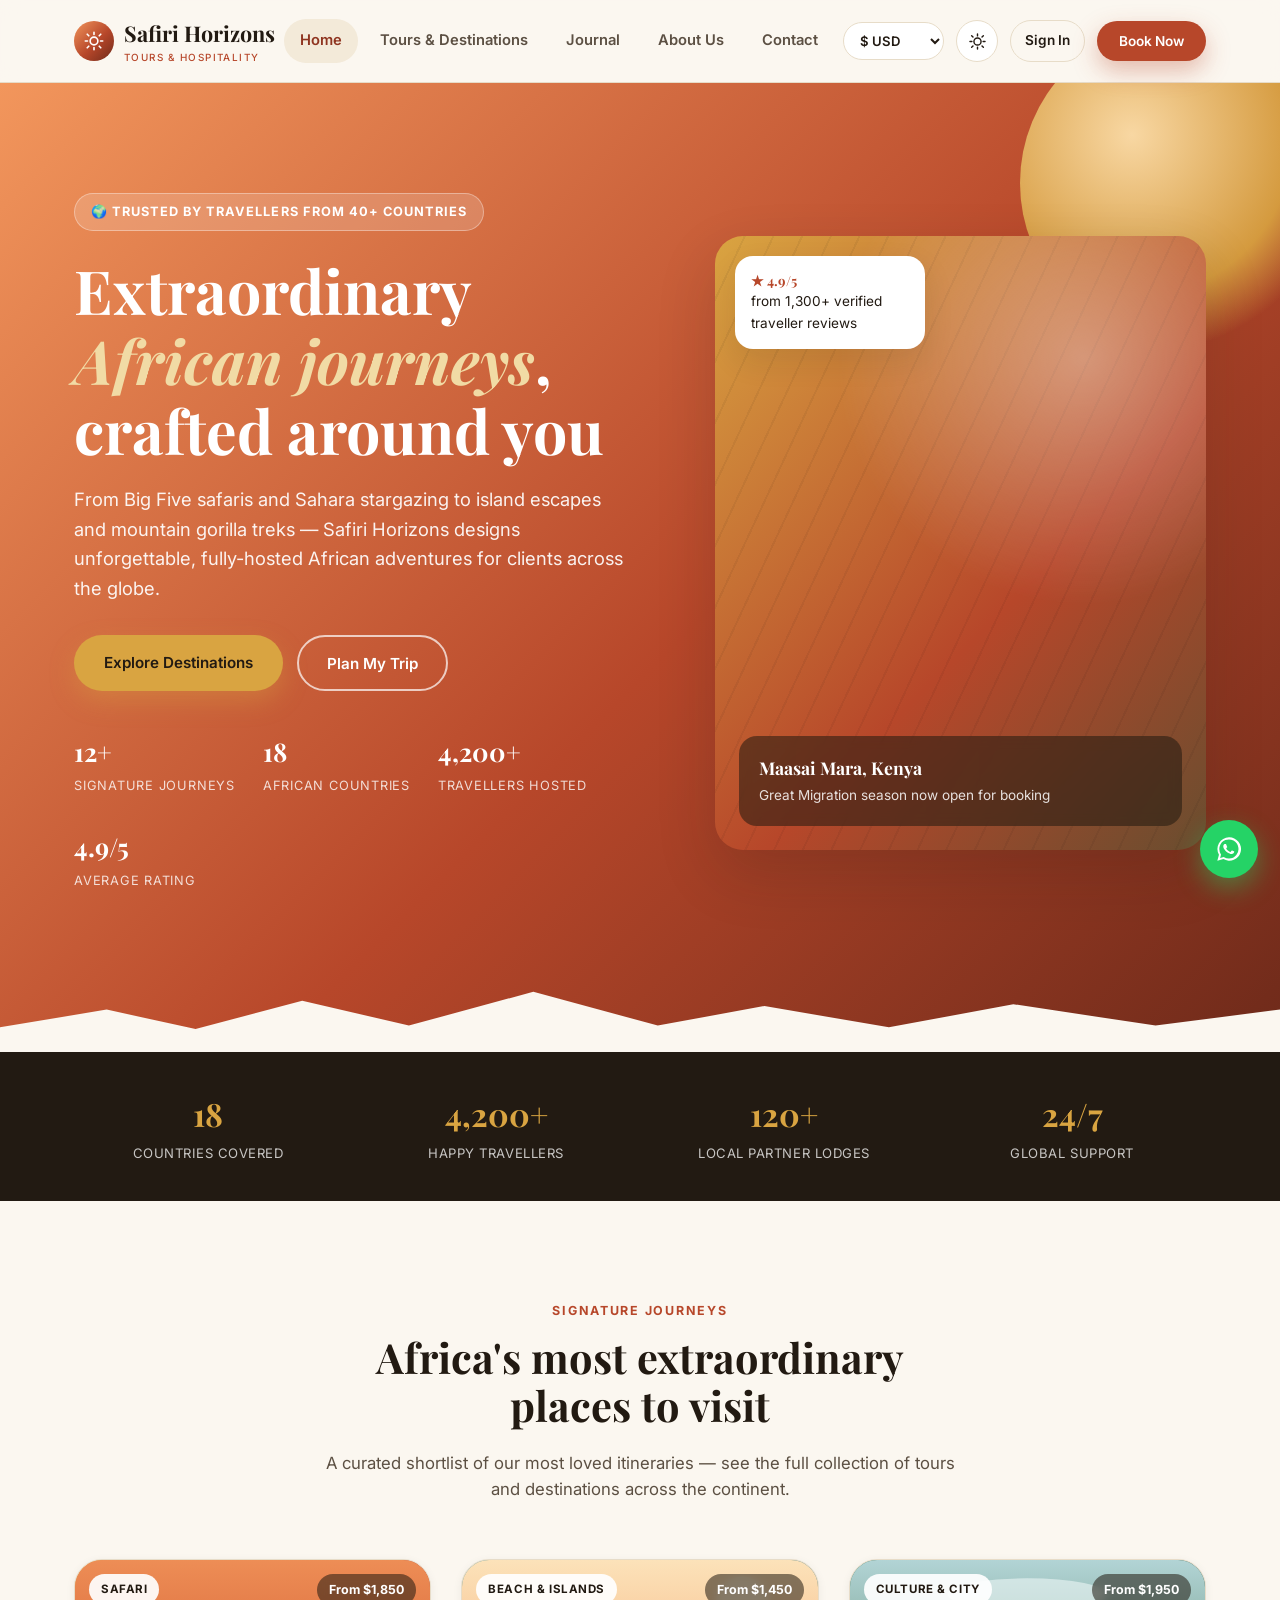
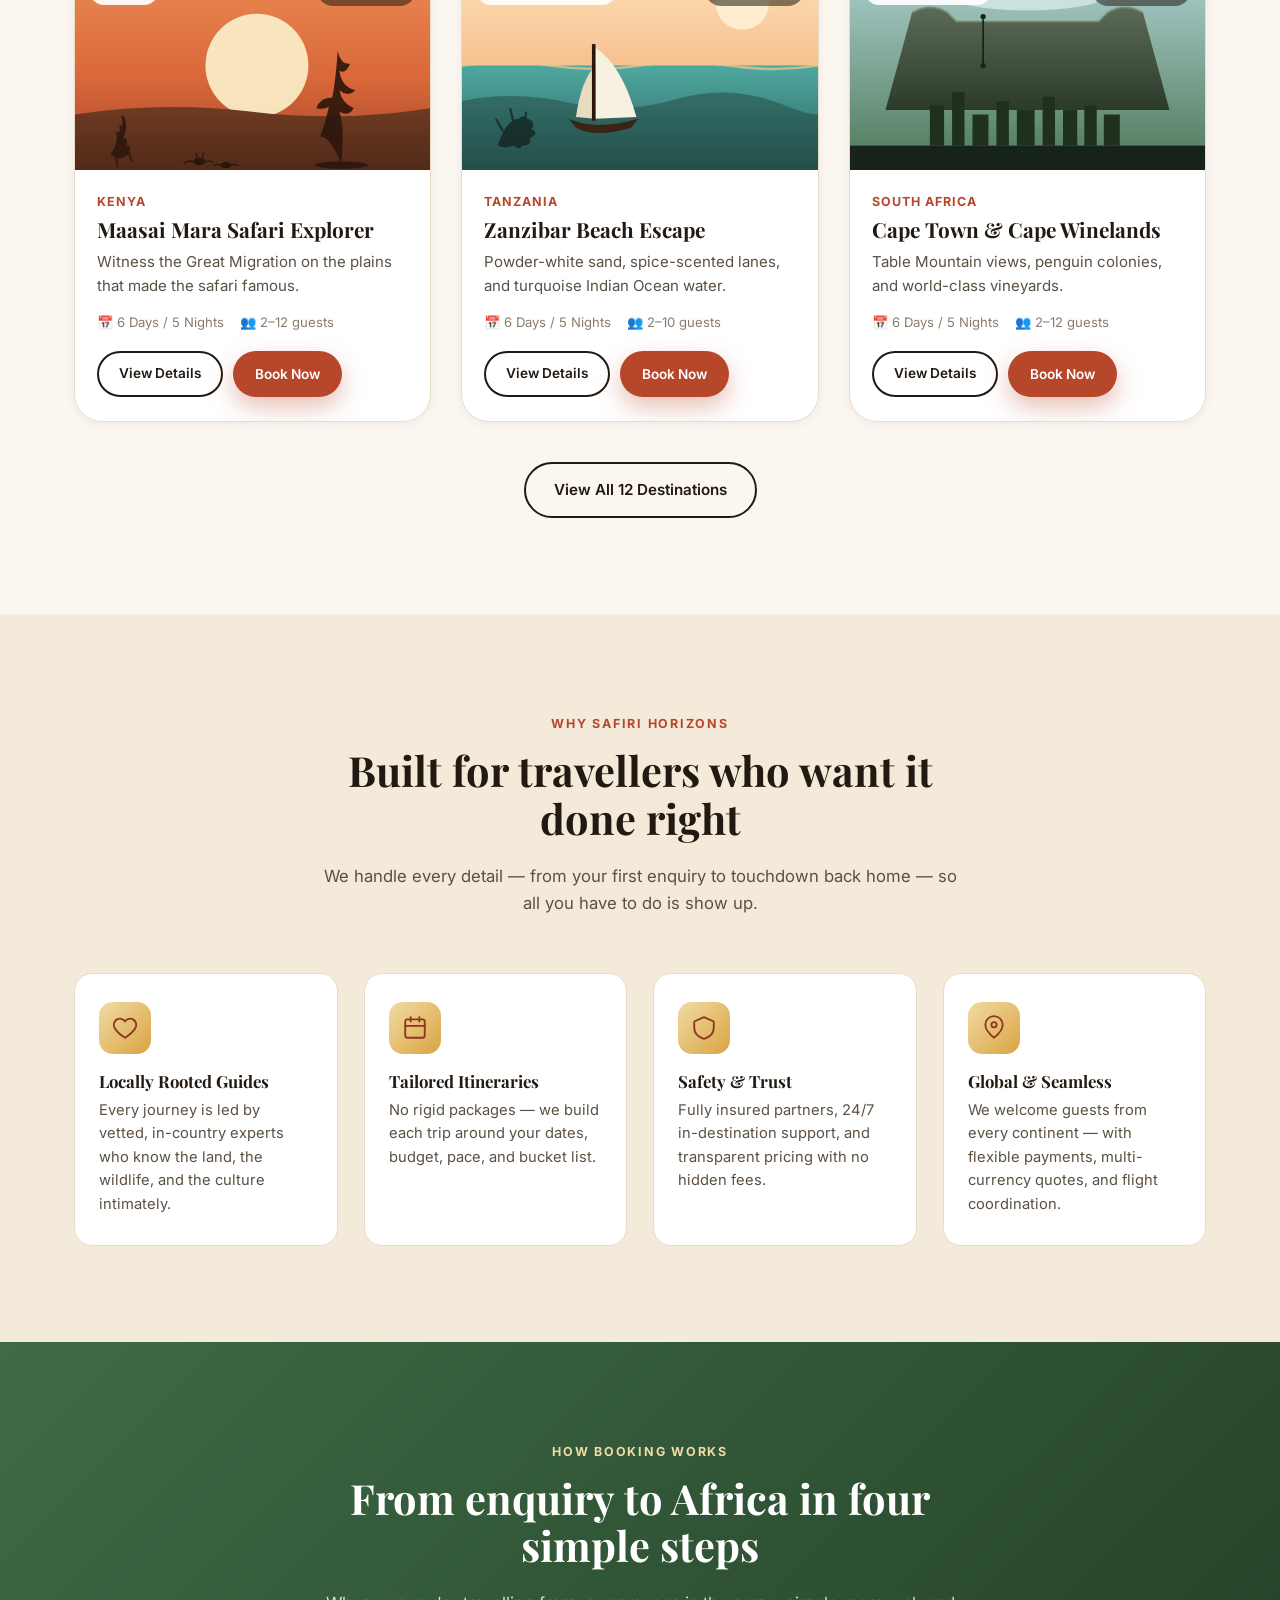
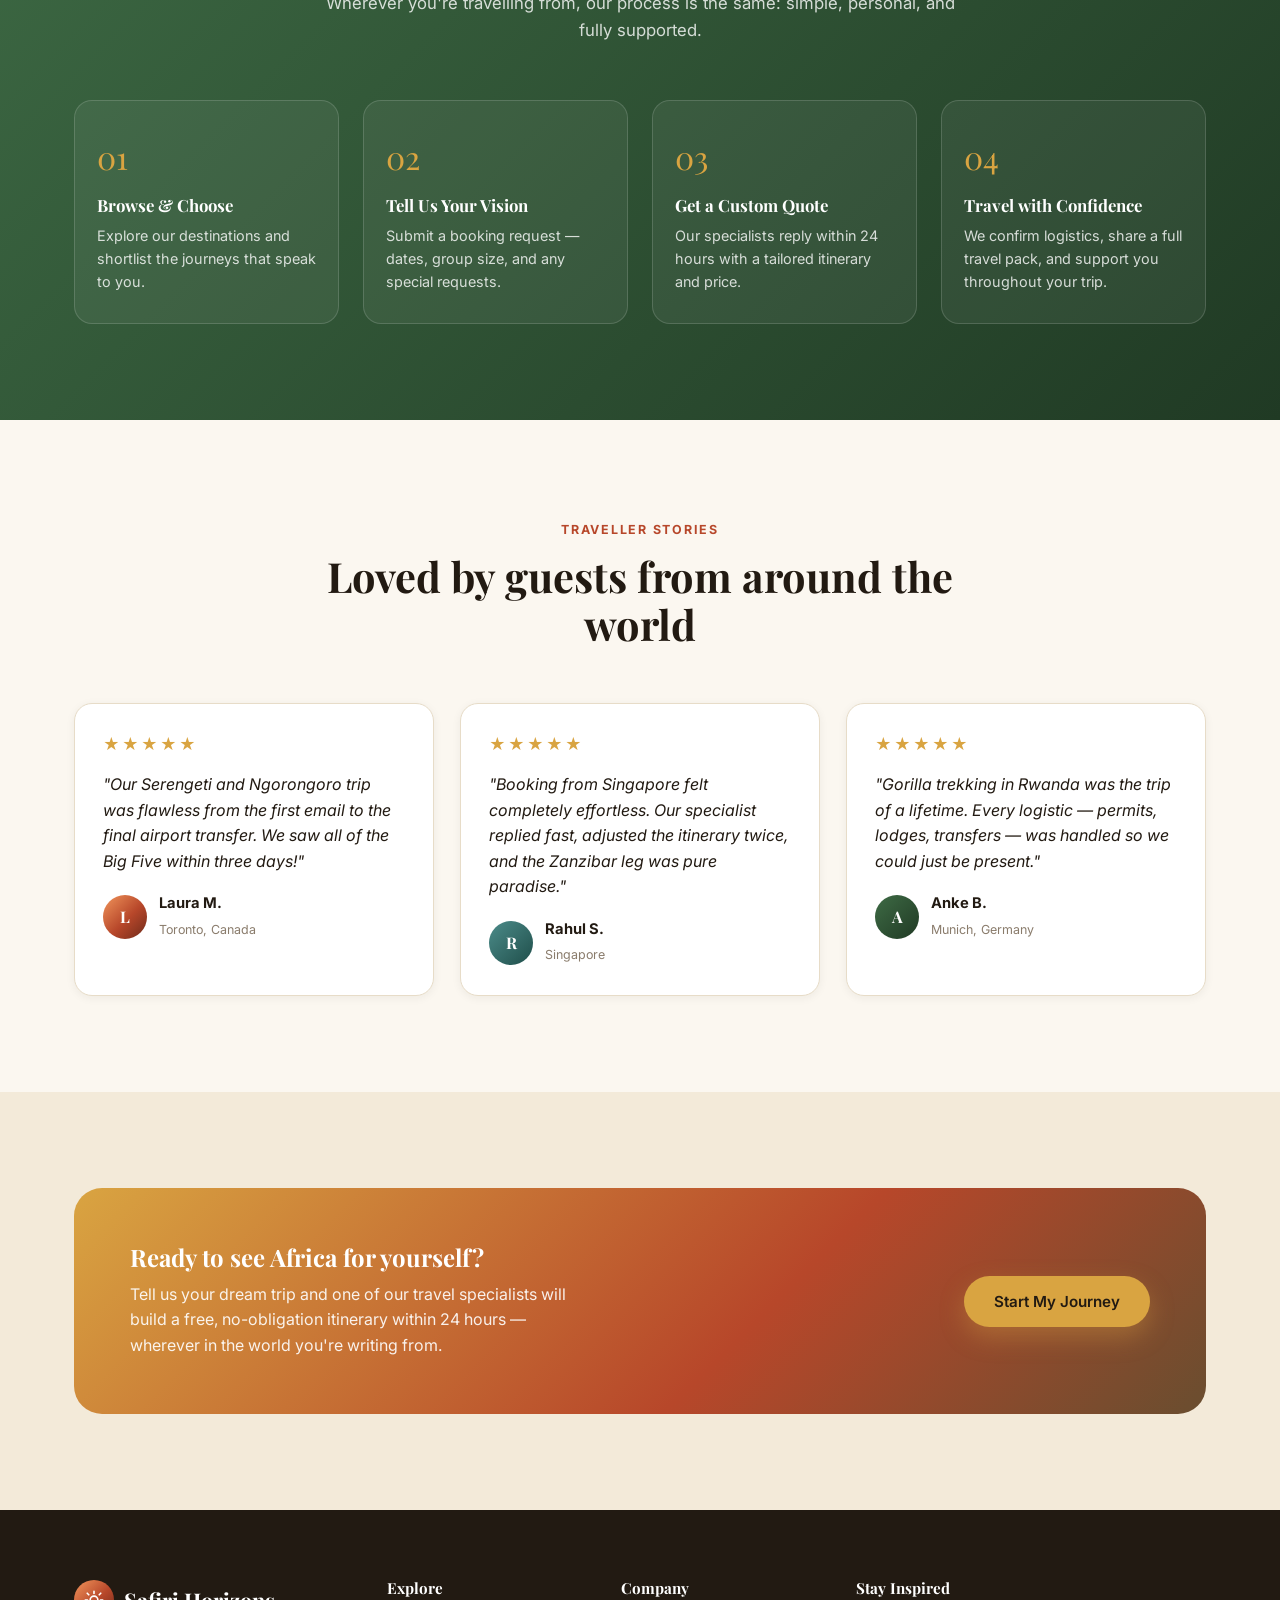
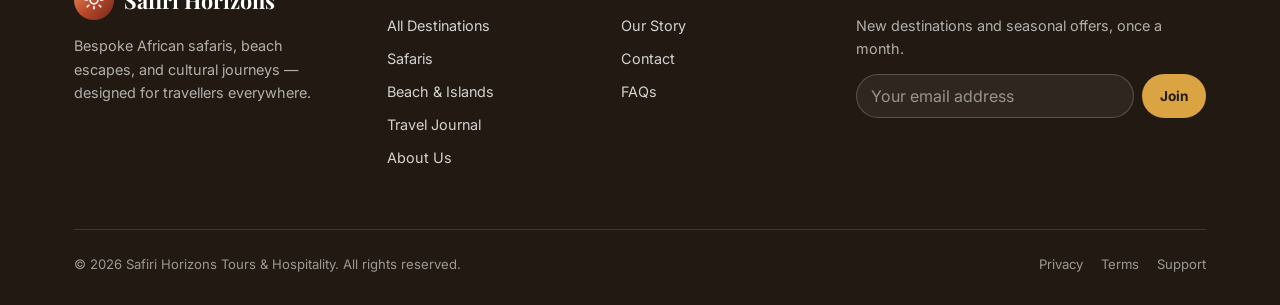
==== commit 7687b6f0: "Add real Privacy/Terms pages, fix broken footer links, and stabilize canonical URLs - Add privacy.ht" ====
--- a/index.html
+++ b/index.html
@@ -9,7 +9,7 @@
 <meta name="color-scheme" content="light dark">
 <link rel="icon" href="data:image/svg+xml,%3Csvg xmlns='http://www.w3.org/2000/svg' viewBox='0 0 100 100'%3E%3Ccircle cx='50' cy='50' r='48' fill='%23B7472A'/%3E%3Ccircle cx='50' cy='50' r='24' fill='%23F1DBA5'/%3E%3C/svg%3E">
 <link rel="manifest" href="manifest.json">
-<link rel="canonical" href="https://www.safirihorizons.com/index.html">
+<link rel="canonical" href="https://safirihorizons.co.ke/index.html">
 <link rel="preconnect" href="https://fonts.googleapis.com">
 <link rel="preconnect" href="https://fonts.gstatic.com" crossorigin>
 <link href="https://fonts.googleapis.com/css2?family=Playfair+Display:wght@600;700&family=Inter:wght@400;500;600;700&display=swap" rel="stylesheet">
@@ -239,11 +239,6 @@
           <span>Safiri Horizons</span>
         </a>
         <p>Bespoke African safaris, beach escapes, and cultural journeys — designed for travellers everywhere.</p>
-        <div class="social-row">
-          <a href="#" aria-label="Instagram"><svg viewBox="0 0 24 24" fill="none" stroke="#fff" stroke-width="1.7"><rect x="3" y="3" width="18" height="18" rx="5"/><circle cx="12" cy="12" r="4"/><circle cx="17.2" cy="6.8" r="1"/></svg></a>
-          <a href="#" aria-label="Facebook"><svg viewBox="0 0 24 24" fill="none" stroke="#fff" stroke-width="1.7"><path d="M14 9h3V6h-3a3 3 0 0 0-3 3v2H8v3h3v6h3v-6h3l1-3h-4V9a1 1 0 0 1 1-1Z"/></svg></a>
-          <a href="#" aria-label="YouTube"><svg viewBox="0 0 24 24" fill="none" stroke="#fff" stroke-width="1.7"><rect x="2.5" y="6" width="19" height="12" rx="3"/><path d="M10.5 9.5v5l4.5-2.5Z" fill="#fff" stroke="none"/></svg></a>
-        </div>
       </div>
       <div>
         <h4>Explore</h4>
@@ -261,13 +256,15 @@
           <li><a href="about.html">Our Story</a></li>
           <li><a href="contact.html">Contact</a></li>
           <li><a href="contact.html#faq">FAQs</a></li>
-          <li><a href="contact.html">Travel Advisories</a></li>
         </ul>
       </div>
       <div>
         <h4>Stay Inspired</h4>
         <p style="font-size:0.9rem;color:rgba(255,255,255,0.65);">New destinations and seasonal offers, once a month.</p>
-        <form class="newsletter-form" id="newsletter-form">
+        <form class="newsletter-form" id="newsletter-form" name="newsletter" method="POST" data-netlify="true" netlify-honeypot="bot-field">
+          <input type="hidden" name="form-name" value="newsletter">
+          <p style="position:absolute;left:-9999px;top:-9999px;" aria-hidden="true"><label>Don't fill this out if you're human: <input name="bot-field" tabindex="-1" autocomplete="off"></label></p>
+
           <label for="newsletter-email" class="visually-hidden">Email address</label>
           <input id="newsletter-email" type="email" required placeholder="Your email address">
           <button type="submit" class="btn-sm">Join</button>
@@ -277,8 +274,8 @@
     <div class="footer-bottom">
       <span>© <span id="year"></span> Safiri Horizons Tours &amp; Hospitality. All rights reserved.</span>
       <div class="footer-bottom-links">
-        <a href="contact.html">Privacy</a>
-        <a href="contact.html">Terms</a>
+        <a href="privacy.html">Privacy</a>
+        <a href="terms.html">Terms</a>
         <a href="contact.html">Support</a>
       </div>
     </div>
@@ -301,7 +298,10 @@
     </div>
 
     <div id="modal-form-pane">
-      <form id="booking-form" novalidate>
+      <form id="booking-form" name="booking" method="POST" data-netlify="true" netlify-honeypot="bot-field" novalidate>
+        <input type="hidden" name="form-name" value="booking">
+          <p style="position:absolute;left:-9999px;top:-9999px;" aria-hidden="true"><label>Don't fill this out if you're human: <input name="bot-field" tabindex="-1" autocomplete="off"></label></p>
+
         <div class="form-grid">
           <div class="field">
             <label for="booking-name">Full Name <span class="req">*</span></label>
@@ -355,7 +355,7 @@
           </div>
         </div>
         <button type="submit" class="btn btn-primary btn-block">Submit Booking Request</button>
-        <p class="form-note">We'll open your email app with this request pre-filled to <strong>bookings@safirihorizons.com</strong> — or reply within 24 hours if you email us directly.</p>
+        <p class="form-note">Your request goes straight to our booking team's inbox — a Safiri Horizons specialist replies within 24 hours.</p>
       </form>
     </div>
 
@@ -364,7 +364,7 @@
       <h3>Request Received!</h3>
       <p>Thank you for your interest in <strong id="success-destination"></strong>. Your reference number is:</p>
       <span class="ref-code" id="success-ref"></span>
-      <p>A Safiri Horizons travel specialist will reach out within 24 hours. If your email app didn't open automatically, use the button below.</p>
+      <p>A Safiri Horizons travel specialist will reach out within 24 hours. You can also email us directly using the button below.</p>
       <div class="tour-actions" style="justify-content:center;">
         <a href="#" id="success-mailto" class="btn btn-outline">Email Us Directly</a>
         <button type="button" class="btn btn-primary js-close-modal">Done</button>
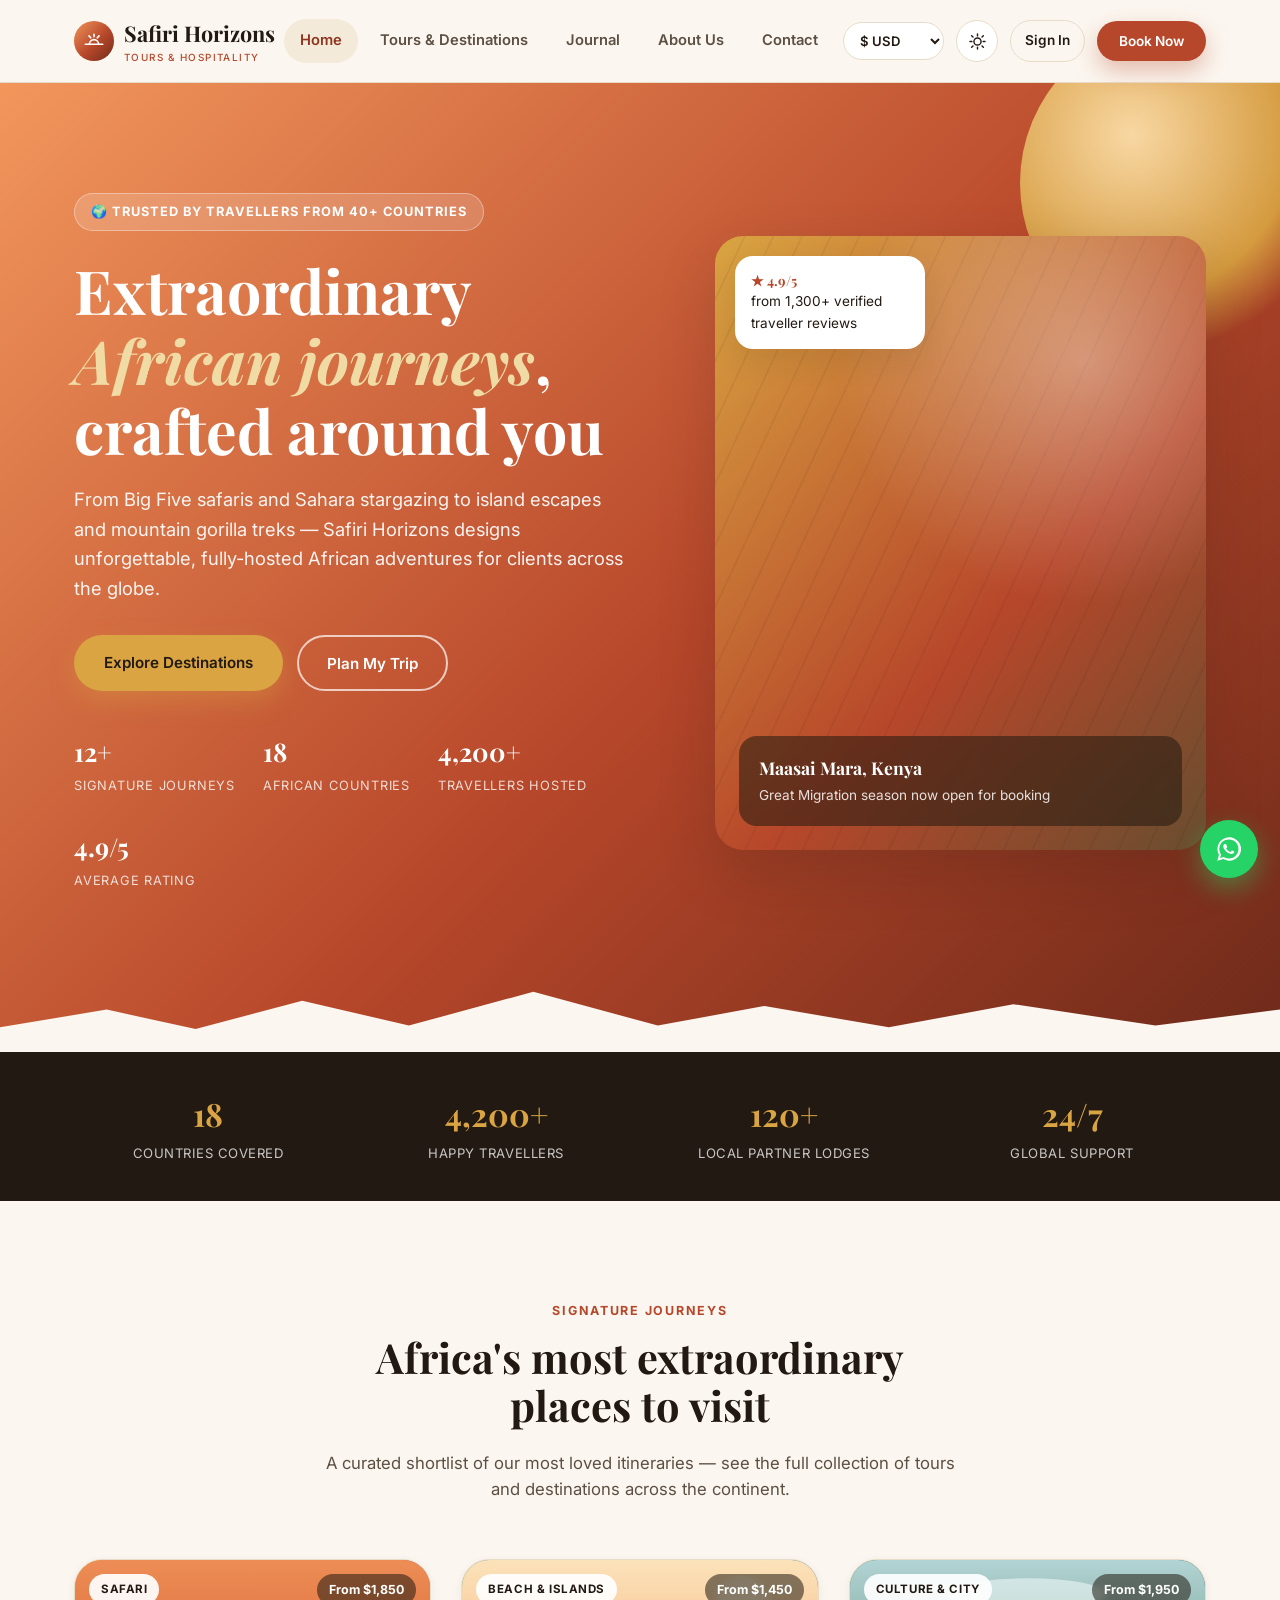
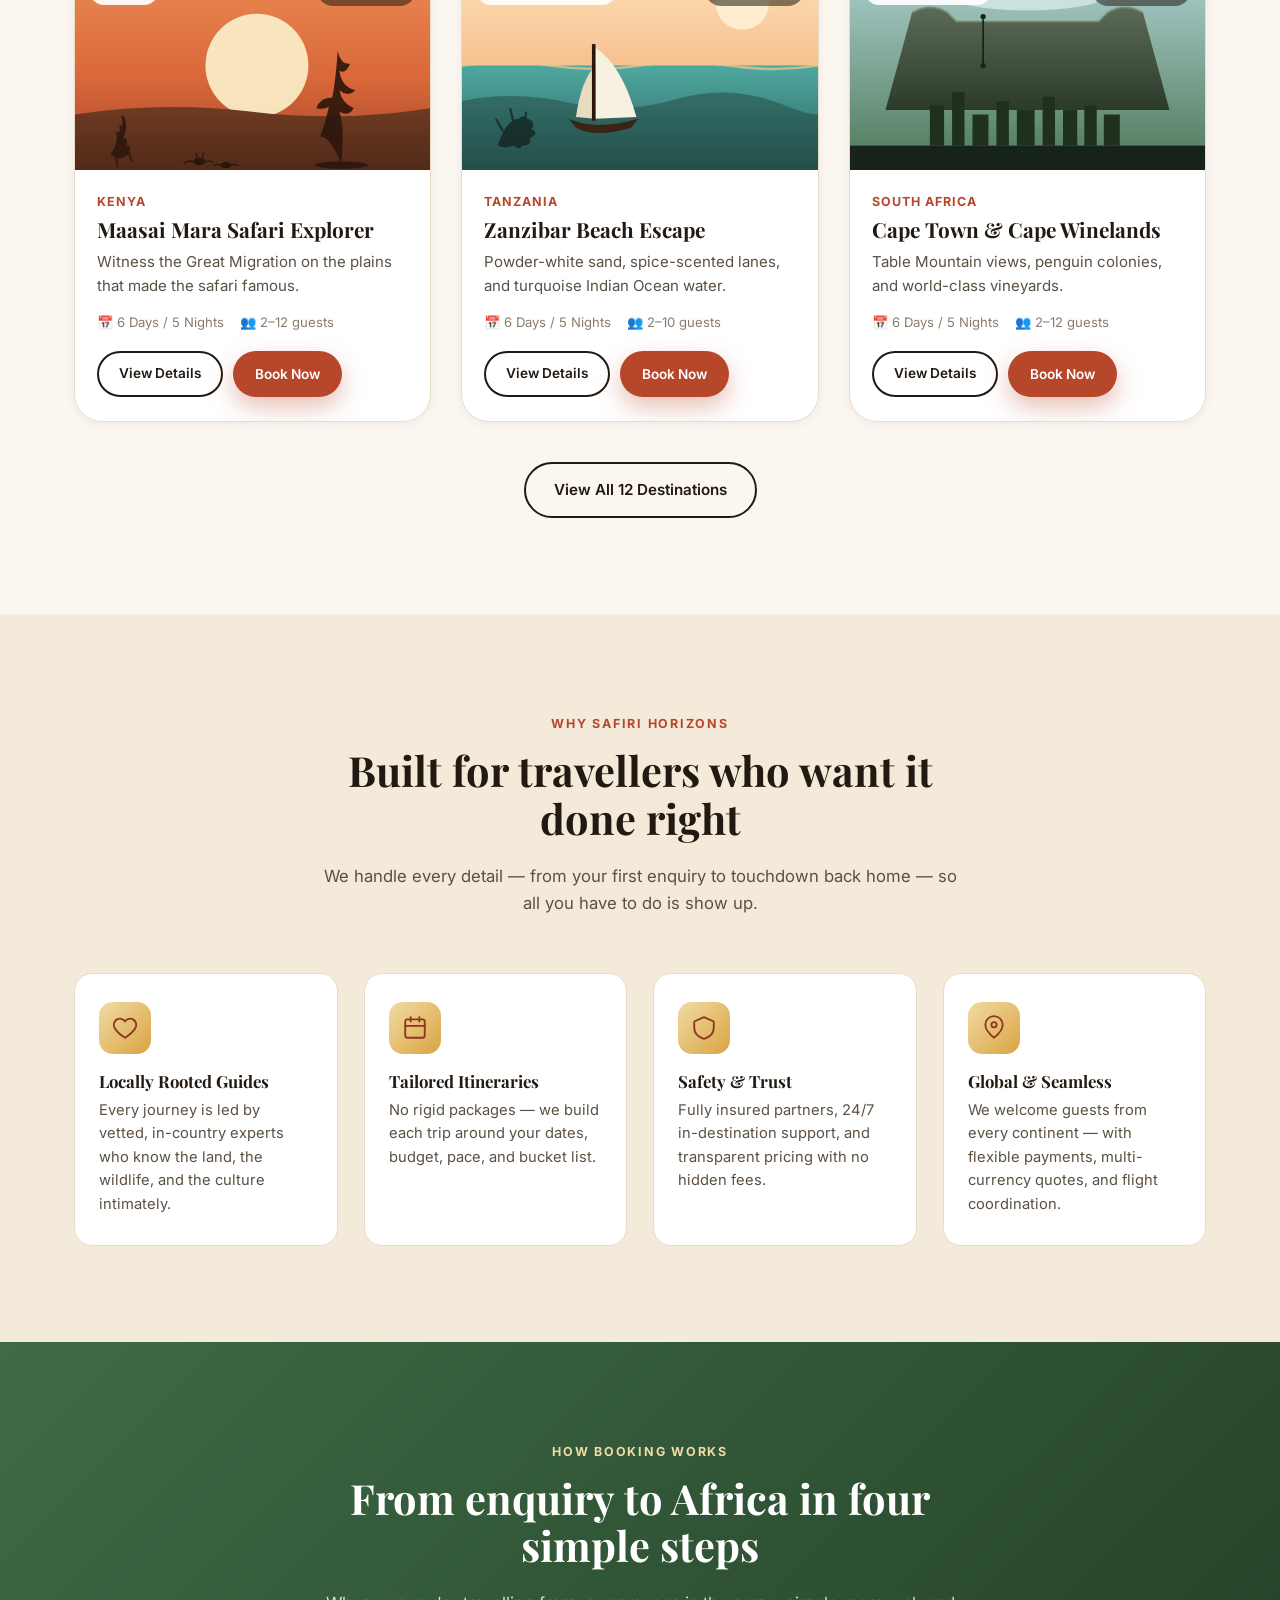
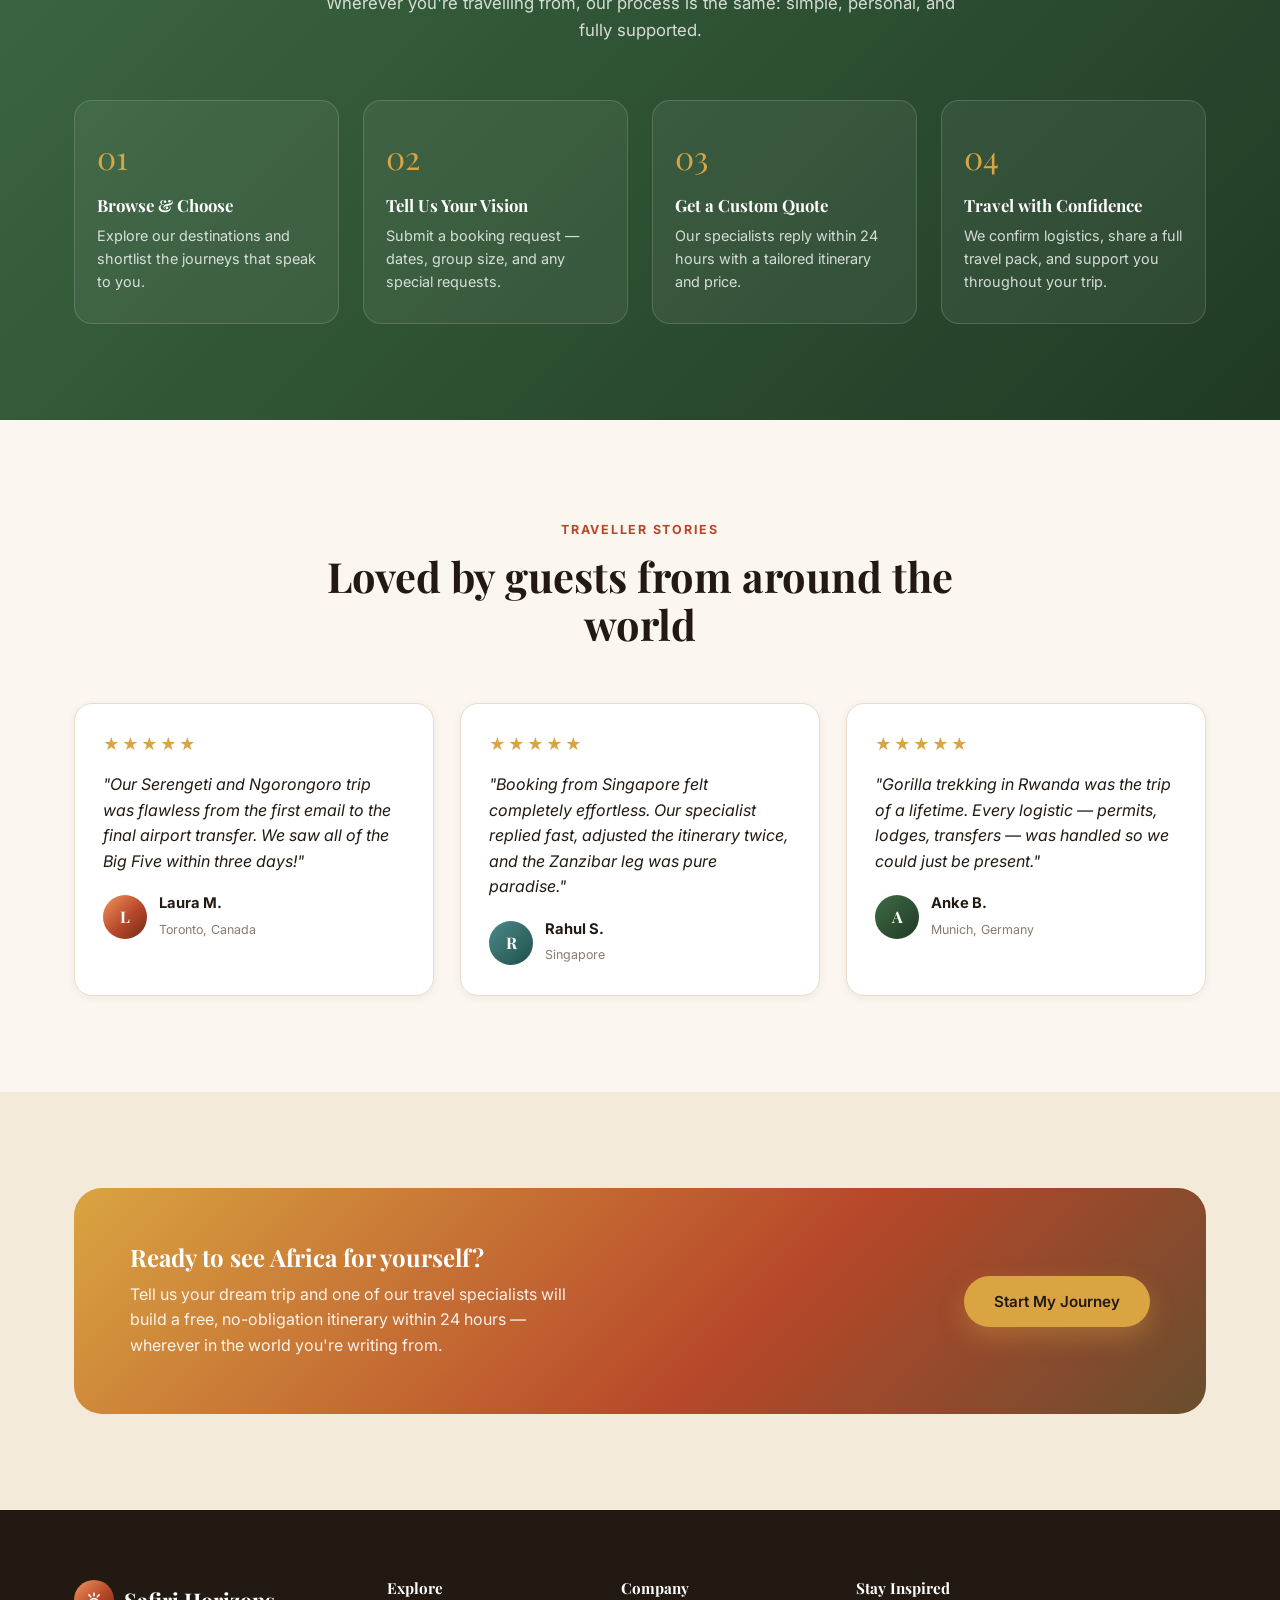
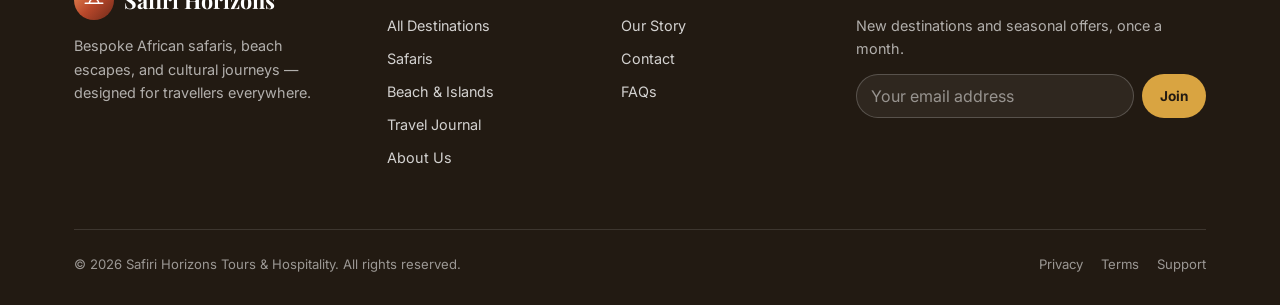
==== commit a05fb00a: "Introduce a cohesive Safiri Horizons logo: sunrise over the horizon Replace the mismatched trio of m" ====
--- a/index.html
+++ b/index.html
@@ -7,7 +7,7 @@
 <meta name="description" content="Safiri Horizons designs bespoke tours across Africa — safaris, beaches, mountains and deserts — for travellers around the world. Get a free custom itinerary today.">
 <meta name="theme-color" content="#B7472A">
 <meta name="color-scheme" content="light dark">
-<link rel="icon" href="data:image/svg+xml,%3Csvg xmlns='http://www.w3.org/2000/svg' viewBox='0 0 100 100'%3E%3Ccircle cx='50' cy='50' r='48' fill='%23B7472A'/%3E%3Ccircle cx='50' cy='50' r='24' fill='%23F1DBA5'/%3E%3C/svg%3E">
+<link rel="icon" href="data:image/svg+xml,%3Csvg xmlns='http://www.w3.org/2000/svg' viewBox='0 0 100 100'%3E%3Ccircle cx='50' cy='50' r='48' fill='%23B7472A'/%3E%3Crect x='24' y='63' width='52' height='6' rx='3' fill='%23F1DBA5'/%3E%3Cpath d='M32,65 A18,18 0 0 1 68,65 Z' fill='%23F1DBA5'/%3E%3C/svg%3E">
 <link rel="manifest" href="manifest.json">
 <link rel="canonical" href="https://safirihorizons.co.ke/index.html">
 <link rel="preconnect" href="https://fonts.googleapis.com">
@@ -38,7 +38,7 @@
   <div class="container">
     <a href="index.html" class="brand">
       <span class="brand-mark">
-        <svg viewBox="0 0 24 24" fill="none" stroke="#fff" stroke-width="1.8" stroke-linecap="round" stroke-linejoin="round"><circle cx="12" cy="12" r="4.2"/><path d="M12 2.5v2.4M12 19.1v2.4M4.6 4.6l1.7 1.7M17.7 17.7l1.7 1.7M2.5 12h2.4M19.1 12h2.4M4.6 19.4l1.7-1.7M17.7 6.3l1.7-1.7"/></svg>
+        <svg viewBox="0 0 24 24" fill="none" stroke="#fff" stroke-width="1.8" stroke-linecap="round" stroke-linejoin="round"><path d="M2.5 15.5h19"/><path d="M7 15.5a5 5 0 0 1 10 0"/><path d="M12 7.4V4.8"/><path d="M8.4 8.5 6.5 6.4"/><path d="M15.6 8.5l1.9-2.1"/></svg>
       </span>
       <span>Safiri Horizons<small>Tours &amp; Hospitality</small></span>
     </a>
@@ -234,7 +234,7 @@
       <div class="footer-brand">
         <a href="index.html" class="brand" style="color:#fff;margin-bottom:14px;display:inline-flex;">
           <span class="brand-mark">
-            <svg viewBox="0 0 24 24" fill="none" stroke="#fff" stroke-width="1.8" stroke-linecap="round" stroke-linejoin="round"><circle cx="12" cy="12" r="4.2"/><path d="M12 2.5v2.4M12 19.1v2.4M4.6 4.6l1.7 1.7M17.7 17.7l1.7 1.7M2.5 12h2.4M19.1 12h2.4M4.6 19.4l1.7-1.7M17.7 6.3l1.7-1.7"/></svg>
+            <svg viewBox="0 0 24 24" fill="none" stroke="#fff" stroke-width="1.8" stroke-linecap="round" stroke-linejoin="round"><path d="M2.5 15.5h19"/><path d="M7 15.5a5 5 0 0 1 10 0"/><path d="M12 7.4V4.8"/><path d="M8.4 8.5 6.5 6.4"/><path d="M15.6 8.5l1.9-2.1"/></svg>
           </span>
           <span>Safiri Horizons</span>
         </a>
--- a/css/style.css
+++ b/css/style.css
@@ -1150,56 +1150,151 @@
 
 /* ---------- Interactive Africa map ---------- */
 .africa-map-wrap {
-  max-width: 480px;
+  max-width: 640px;
   margin: 0 auto;
   position: relative;
-}
-.africa-map { width: 100%; height: auto; }
-.africa-map .landmass {
+  background: var(--color-card);
+  border: 1px solid var(--color-border);
+  border-radius: 24px;
+  padding: 28px 24px 16px;
+  box-shadow: 0 16px 40px rgba(34,26,18,0.08);
+}
+.africa-map {
+  width: 100%;
+  height: auto;
+  display: block;
+  overflow: visible;
+  transition: transform 0.25s ease;
+  transform-origin: 50% 50%;
+}
+.africa-map .country {
   fill: var(--color-accent-light);
-  stroke: var(--color-primary);
-  stroke-width: 3;
+  stroke: var(--color-ink-fixed);
+  stroke-opacity: 0.35;
+  stroke-width: 1.4;
   stroke-linejoin: round;
-  filter: drop-shadow(0 8px 18px rgba(34,26,18,0.12));
-}
-:root[data-theme="dark"] .africa-map .landmass { fill: #3A2F1D; stroke: var(--color-accent); }
-.map-pin {
-  cursor: pointer;
-}
-.map-pin circle.dot {
+  cursor: default;
+  transition: fill 0.15s ease, stroke-opacity 0.15s ease;
+  outline: none;
+}
+.africa-map .country:hover,
+.africa-map .country:focus-visible,
+.africa-map .country.is-active {
+  fill: var(--color-primary);
+  stroke-opacity: 0.6;
+}
+.africa-map .country.has-tours {
   fill: var(--color-primary);
   stroke: var(--color-white);
-  stroke-width: 2;
-  transition: r 0.15s ease, fill 0.15s ease;
-}
-.map-pin:hover circle.dot, .map-pin:focus-visible circle.dot { fill: var(--color-accent); }
-.map-pin circle.pulse {
-  fill: none;
-  stroke: var(--color-primary);
-  stroke-width: 2;
-  opacity: 0.5;
-  animation: map-pulse 2.4s ease-out infinite;
-}
-@keyframes map-pulse {
-  0% { r: 6; opacity: 0.6; }
-  100% { r: 16; opacity: 0; }
-}
+  stroke-opacity: 0.9;
+  cursor: pointer;
+}
+.africa-map .country.has-tours:hover,
+.africa-map .country.has-tours:focus-visible,
+.africa-map .country.has-tours.is-active {
+  fill: var(--color-accent);
+}
+:root[data-theme="dark"] .africa-map .country {
+  fill: #4A3B24;
+  stroke: #C9BCA3;
+  stroke-opacity: 0.4;
+}
+:root[data-theme="dark"] .africa-map .country:hover,
+:root[data-theme="dark"] .africa-map .country:focus-visible,
+:root[data-theme="dark"] .africa-map .country.is-active { fill: var(--color-primary); stroke-opacity: 0.7; }
+:root[data-theme="dark"] .africa-map .country.has-tours { fill: var(--color-primary); stroke: #F3ECDD; stroke-opacity: 0.85; }
+:root[data-theme="dark"] .africa-map .country.has-tours:hover,
+:root[data-theme="dark"] .africa-map .country.has-tours:focus-visible,
+:root[data-theme="dark"] .africa-map .country.has-tours.is-active { fill: var(--color-accent); }
+
+.map-legend {
+  display: flex;
+  flex-wrap: wrap;
+  gap: 16px;
+  justify-content: center;
+  margin: 0 0 20px;
+  padding-bottom: 16px;
+  border-bottom: 1px solid var(--color-border);
+  font-size: 0.82rem;
+  color: var(--color-ink-faint);
+}
+.map-legend .swatch {
+  display: inline-block;
+  width: 11px;
+  height: 11px;
+  border-radius: 3px;
+  margin-right: 6px;
+  vertical-align: -1px;
+}
+.swatch-tours { background: var(--color-primary); }
+.swatch-other { background: var(--color-accent-light); border: 1px solid var(--color-ink-faint); }
+:root[data-theme="dark"] .swatch-other { background: #3A2F1D; }
+
+.map-canvas {
+  position: relative;
+}
+.map-zoom-controls {
+  position: absolute;
+  top: 0;
+  right: 0;
+  display: flex;
+  flex-direction: column;
+  gap: 4px;
+  z-index: 5;
+}
+.map-zoom-btn {
+  width: 30px;
+  height: 30px;
+  border-radius: 50%;
+  border: 1px solid var(--color-border);
+  background: var(--color-bg);
+  color: var(--color-ink);
+  font-size: 1rem;
+  line-height: 1;
+  cursor: pointer;
+  display: flex;
+  align-items: center;
+  justify-content: center;
+  transition: background 0.15s ease, transform 0.1s ease;
+}
+.map-zoom-btn:hover { background: var(--color-accent-light); }
+.map-zoom-btn:active { transform: scale(0.92); }
+
 .map-tooltip {
   position: absolute;
   pointer-events: none;
   background: var(--color-ink-fixed);
   color: #fff;
-  padding: 8px 12px;
+  padding: 10px 14px;
   border-radius: var(--radius-sm);
   font-size: 0.78rem;
-  font-weight: 600;
   white-space: nowrap;
-  transform: translate(-50%, -130%);
+  transform: translate(-50%, -110%);
   opacity: 0;
-  transition: opacity 0.15s ease;
+  transition: opacity 0.12s ease;
   z-index: 10;
 }
 .map-tooltip.show { opacity: 1; }
+.country-tooltip strong {
+  display: block;
+  font-size: 0.88rem;
+  margin-bottom: 4px;
+  color: var(--color-accent-light, #fff);
+}
+.country-tooltip ul {
+  list-style: none;
+  margin: 0;
+  padding: 0;
+  font-weight: 400;
+}
+.country-tooltip li { line-height: 1.5; }
+.country-tooltip li::before { content: "• "; opacity: 0.7; }
+.country-tooltip .tooltip-cta {
+  display: block;
+  margin-top: 6px;
+  font-weight: 700;
+  color: var(--color-accent-light, #E8B04B);
+}
 .map-caption {
   text-align: center;
   font-size: 0.78rem;
